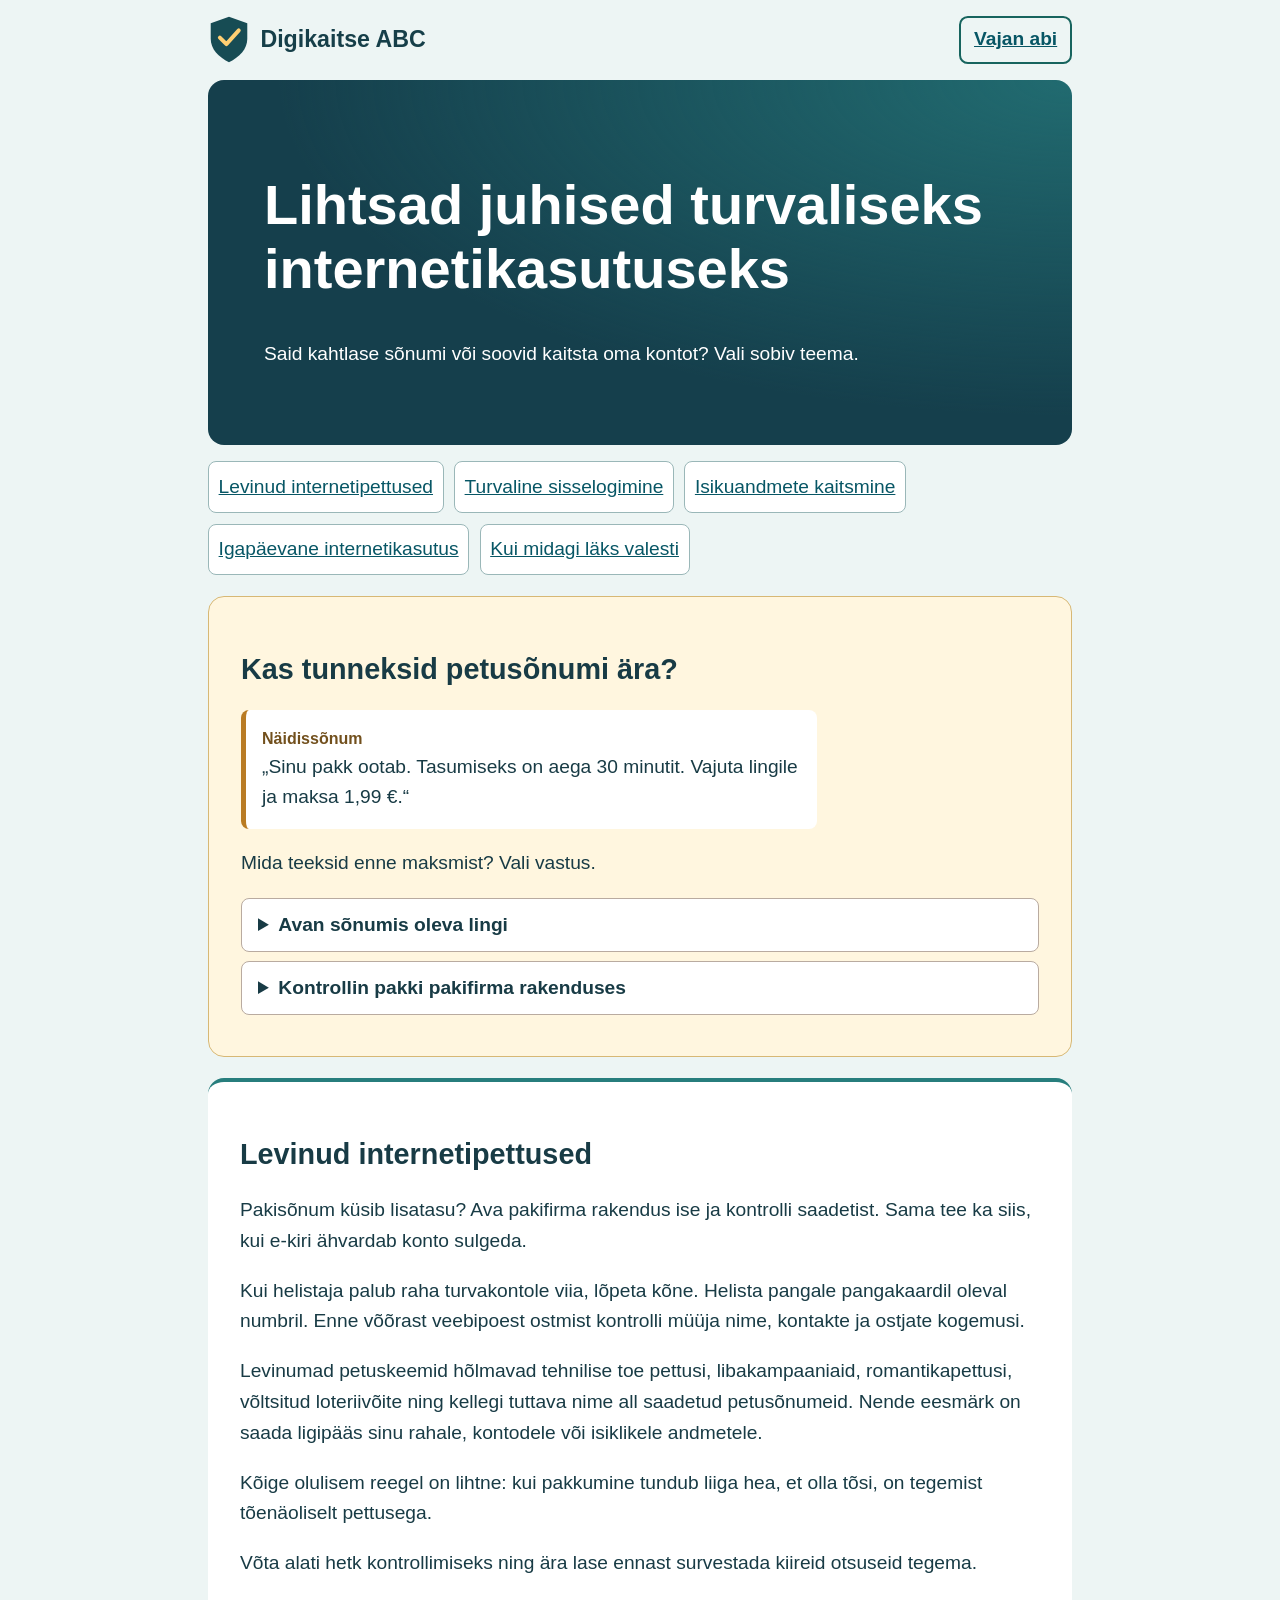
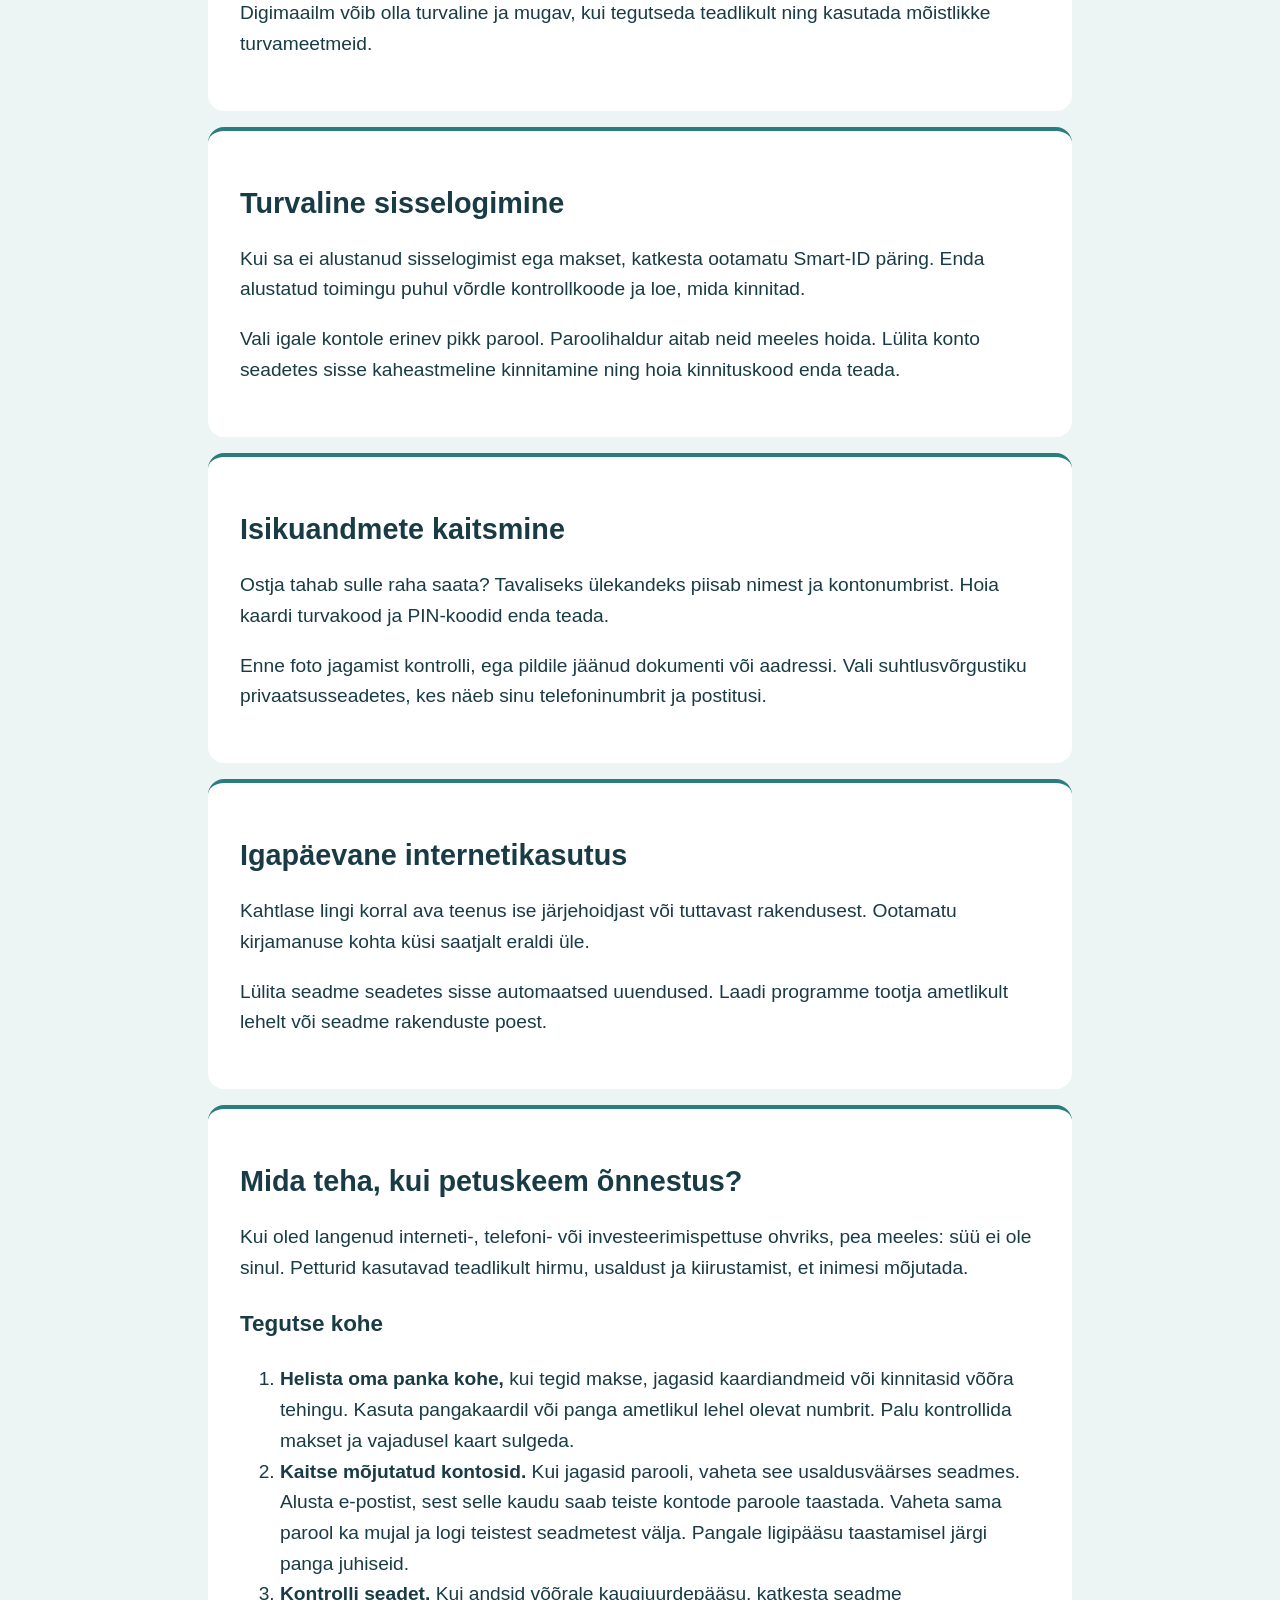
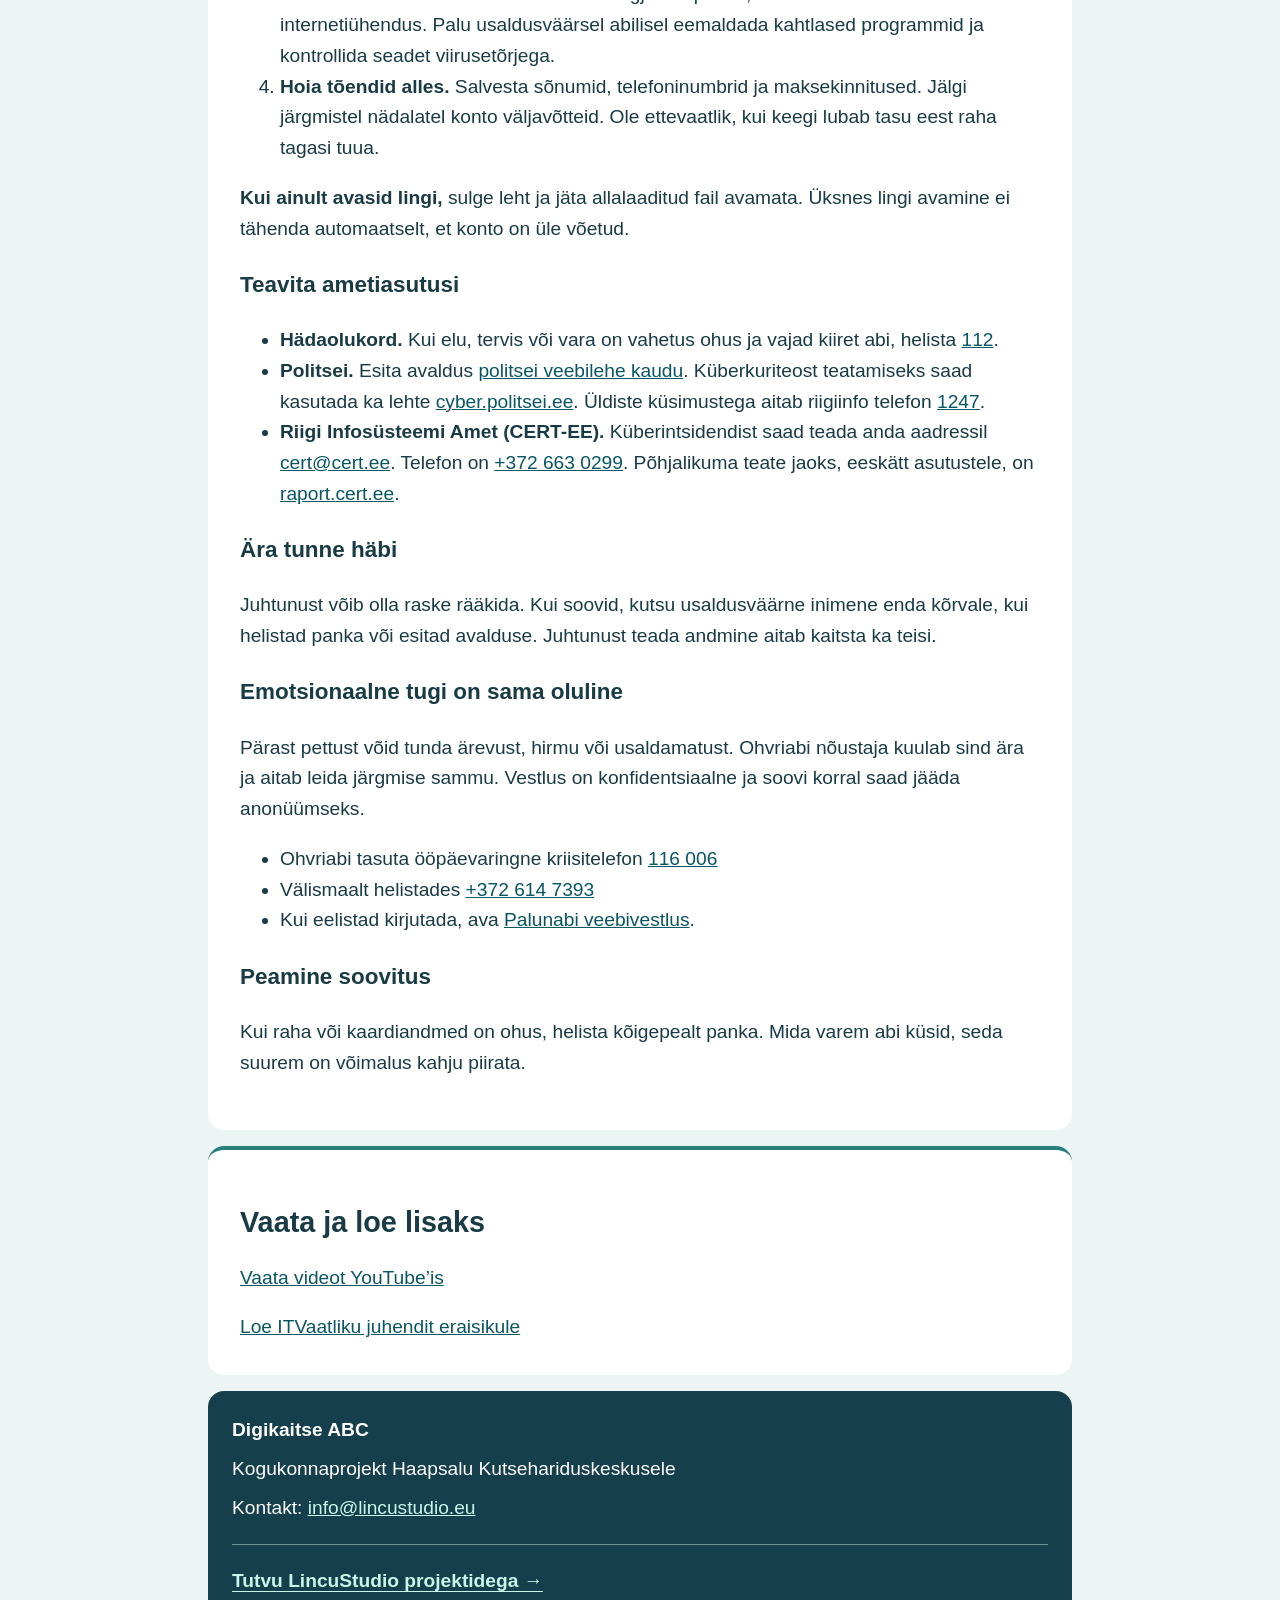
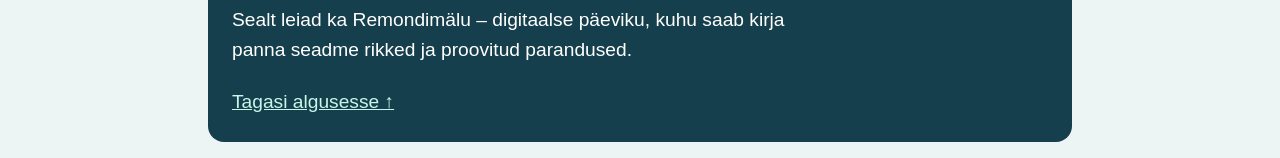
==== index.html @ ef5687b6 "Esimene versioon" ====
<!doctype html><html lang="et"><meta charset="utf-8"><meta name="viewport" content="width=device-width,initial-scale=1"><title>Digikaitse ABC | Lihtsad juhised turvaliseks internetikasutuseks</title>
<meta property="og:type" content="website">
<meta property="og:locale" content="et_EE">
<meta property="og:title" content="Digikaitse ABC – kas tunned petusõnumi ära?">
<meta property="og:description" content="Proovi näidissõnumit ja õpi pettusi ära tundma. Kui oled juba andmeid jaganud või raha saatnud, leiad siit juhised.">
<meta property="og:image" content="https://turvaradar.netlify.app/digikaitse-abc.png">
<meta property="og:image:width" content="1200">
<meta property="og:image:height" content="630">
<meta property="og:image:alt" content="Digikaitse ABC. Kas tunned petusõnumi ära? Lincustudio.eu">
<meta name="twitter:card" content="summary_large_image"><style>*{box-sizing:border-box}body{background:#edf5f4;color:#183b45;font:1.2rem/1.6 Arial,sans-serif;margin:auto;width:min(92%,54rem)}header{display:flex;justify-content:space-between;padding:1rem 0}a{color:#075665}a:focus-visible{outline:4px solid #cf6200}.hero{background:#153f4c;color:white;padding:clamp(1.3rem,5vw,3.5rem);border-radius:1rem}h1,h2{line-height:1.15}h1{font-size:clamp(2rem,5vw,3.5rem)}nav{display:flex;flex-wrap:wrap;gap:.65rem;margin:1rem 0}nav a{background:white;padding:.6rem;border:1px solid #9ab7b8;border-radius:.5rem}section,aside{background:white;padding:clamp(1rem,4vw,2rem);border-radius:1rem;border-top:4px solid #277e7d;margin:1rem 0}footer{padding:1rem}header{align-items:center;gap:.7rem}.brand{display:inline-flex;align-items:center;gap:.65rem;font-size:1.45rem;font-weight:750;text-decoration:none;color:#163f49}.radar{width:2.35rem;height:2.35rem;border-radius:50%;border:2px solid #227b74;background:radial-gradient(circle at 64% 31%,#fdc674 0 8%,transparent 9%),repeating-radial-gradient(circle,#174854 0 5px,#64a99e 6px 7px)}.help{font-weight:bold;border:2px solid #17645e;padding:.4rem .8rem;border-radius:.55rem}.hero{background:radial-gradient(ellipse at top right,#216b70,transparent 65%),#153f4c}.practice{background:#fff6df;border:1px solid #d7b875;border-radius:1rem;padding:clamp(1rem,4vw,2rem);margin:1.3rem 0}.bubble{background:white;border-left:5px solid #b97b23;padding:1rem;border-radius:.5rem;max-width:36rem}.bubble small{display:block;font-weight:bold;color:#72501d}.practice details{background:#fff;border:1px solid #b9aba0;border-radius:.5rem;margin:.6rem 0;padding:.65rem 1rem}.practice summary{cursor:pointer;font-weight:bold}.practice summary:focus-visible{outline:3px solid #ae5600}footer{background:#153f4c;color:white;padding:1.5rem;border-radius:1rem;margin:1rem 0}footer a{color:#c7f7e8}footer p{margin:.5rem 0}
.studio-note{border-top:1px solid #709496;margin:1.3rem 0;padding-top:.8rem}.studio-note a{font-weight:700;text-underline-offset:.2em}.studio-note p{max-width:55ch}</style><header id="algus"><a class="brand" href="#algus"><svg xmlns="http://www.w3.org/2000/svg" viewBox="0 0 64 72" width="42" height="47" aria-hidden="true"><path fill="#174c54" d="M32 1 60 11v24c0 16-12 28-28 36C16 63 4 51 4 35V11Z"/><path fill="none" stroke="#ffcf72" stroke-width="6" stroke-linecap="round" stroke-linejoin="round" d="m18 33 10 10 19-21"/></svg>Digikaitse ABC</a><a class="help" href="#abi">Vajan abi</a></header><main><div class="hero"><h1>Lihtsad juhised turvaliseks internetikasutuseks</h1><p>Said kahtlase sõnumi või soovid kaitsta oma kontot? Vali sobiv teema.</p></div><nav aria-label="Teemad"><a href="#pettus">Levinud internetipettused</a>
<a href="#konto">Turvaline sisselogimine</a>
<a href="#andmed">Isikuandmete kaitsmine</a>
<a href="#igapaev">Igapäevane internetikasutus</a>
<a href="#abi">Kui midagi läks valesti</a></nav><article class="practice"><div class="exercise"><h2>Kas tunneksid petusõnumi ära?</h2><p class="bubble"><small>Näidissõnum</small>„Sinu pakk ootab. Tasumiseks on aega 30 minutit. Vajuta lingile ja maksa 1,99 €.“</p><p>Mida teeksid enne maksmist? Vali vastus.</p><details><summary>Avan sõnumis oleva lingi</summary><p>Peatu korraks. Väike summa ja lühike tähtaeg võivad panna sind kiirustama. Ava pakifirma rakendus ise ja kontrolli saadetist seal.</p></details><details><summary>Kontrollin pakki pakifirma rakenduses</summary><p>Hea valik. Nii saad saadetist kontrollida ka siis, kui sõnumi saatja esineb võõra nime all.</p></details></div></article><section id="pettus"><h2>Levinud internetipettused</h2><p>Pakisõnum küsib lisatasu? Ava pakifirma rakendus ise ja kontrolli saadetist. Sama tee ka siis, kui e-kiri ähvardab konto sulgeda.</p>
<p>Kui helistaja palub raha turvakontole viia, lõpeta kõne. Helista pangale pangakaardil oleval numbril. Enne võõrast veebipoest ostmist kontrolli müüja nime, kontakte ja ostjate kogemusi.</p>
<p>
Levinumad petuskeemid hõlmavad tehnilise toe pettusi, libakampaaniaid, romantikapettusi, võltsitud loteriivõite ning kellegi tuttava nime all saadetud petusõnumeid. Nende eesmärk on saada ligipääs sinu rahale, kontodele või isiklikele andmetele.
<p>Kõige olulisem reegel on lihtne: kui pakkumine tundub liiga hea, et olla tõsi, on tegemist tõenäoliselt pettusega.</p>
<p>Võta alati hetk kontrollimiseks ning ära lase ennast survestada kiireid otsuseid tegema.</p>
<p>Digimaailm võib olla turvaline ja mugav, kui tegutseda teadlikult ning kasutada mõistlikke turvameetmeid.</p>
</p></section>
<section id="konto"><h2>Turvaline sisselogimine</h2><p>Kui sa ei alustanud sisselogimist ega makset, katkesta ootamatu Smart-ID päring. Enda alustatud toimingu puhul võrdle kontrollkoode ja loe, mida kinnitad.</p>
<p>Vali igale kontole erinev pikk parool. Paroolihaldur aitab neid meeles hoida. Lülita konto seadetes sisse kaheastmeline kinnitamine ning hoia kinnituskood enda teada.</p></section>
<section id="andmed"><h2>Isikuandmete kaitsmine</h2><p>Ostja tahab sulle raha saata? Tavaliseks ülekandeks piisab nimest ja kontonumbrist. Hoia kaardi turvakood ja PIN-koodid enda teada.</p>
<p>Enne foto jagamist kontrolli, ega pildile jäänud dokumenti või aadressi. Vali suhtlusvõrgustiku privaatsusseadetes, kes näeb sinu telefoninumbrit ja postitusi.</p></section>
<section id="igapaev"><h2>Igapäevane internetikasutus</h2><p>Kahtlase lingi korral ava teenus ise järjehoidjast või tuttavast rakendusest. Ootamatu kirjamanuse kohta küsi saatjalt eraldi üle.</p>
<p>Lülita seadme seadetes sisse automaatsed uuendused. Laadi programme tootja ametlikult lehelt või seadme rakenduste poest.</p></section>
<section id="abi"><h2>Mida teha, kui petuskeem õnnestus?</h2>
<p>Kui oled langenud interneti-, telefoni- või investeerimispettuse ohvriks, pea meeles: süü ei ole sinul. Petturid kasutavad teadlikult hirmu, usaldust ja kiirustamist, et inimesi mõjutada.</p>
<h3>Tegutse kohe</h3><ol>
<li><strong>Helista oma panka kohe,</strong> kui tegid makse, jagasid kaardiandmeid või kinnitasid võõra tehingu. Kasuta pangakaardil või panga ametlikul lehel olevat numbrit. Palu kontrollida makset ja vajadusel kaart sulgeda.</li>
<li><strong>Kaitse mõjutatud kontosid.</strong> Kui jagasid parooli, vaheta see usaldusväärses seadmes. Alusta e-postist, sest selle kaudu saab teiste kontode paroole taastada. Vaheta sama parool ka mujal ja logi teistest seadmetest välja. Pangale ligipääsu taastamisel järgi panga juhiseid.</li>
<li><strong>Kontrolli seadet.</strong> Kui andsid võõrale kaugjuurdepääsu, katkesta seadme internetiühendus. Palu usaldusväärsel abilisel eemaldada kahtlased programmid ja kontrollida seadet viirusetõrjega.</li>
<li><strong>Hoia tõendid alles.</strong> Salvesta sõnumid, telefoninumbrid ja maksekinnitused. Jälgi järgmistel nädalatel konto väljavõtteid. Ole ettevaatlik, kui keegi lubab tasu eest raha tagasi tuua.</li></ol>
<p><strong>Kui ainult avasid lingi,</strong> sulge leht ja jäta allalaaditud fail avamata. Üksnes lingi avamine ei tähenda automaatselt, et konto on üle võetud.</p>
<h3>Teavita ametiasutusi</h3><ul>
<li><strong>Hädaolukord.</strong> Kui elu, tervis või vara on vahetus ohus ja vajad kiiret abi, helista <a href="tel:112">112</a>.</li>
<li><strong>Politsei.</strong> Esita avaldus <a href="https://www.politsei.ee/">politsei veebilehe kaudu</a>. Küberkuriteost teatamiseks saad kasutada ka lehte <a href="https://cyber.politsei.ee/">cyber.politsei.ee</a>. Üldiste küsimustega aitab riigiinfo telefon <a href="tel:1247">1247</a>.</li>
<li><strong>Riigi Infosüsteemi Amet (CERT-EE).</strong> Küberintsidendist saad teada anda aadressil <a href="mailto:cert@cert.ee">cert@cert.ee</a>. Telefon on <a href="tel:+3726630299">+372 663 0299</a>. Põhjalikuma teate jaoks, eeskätt asutustele, on <a href="https://raport.cert.ee/">raport.cert.ee</a>.</li></ul>
<h3>Ära tunne häbi</h3><p>Juhtunust võib olla raske rääkida. Kui soovid, kutsu usaldusväärne inimene enda kõrvale, kui helistad panka või esitad avalduse. Juhtunust teada andmine aitab kaitsta ka teisi.</p>
<h3>Emotsionaalne tugi on sama oluline</h3><p>Pärast pettust võid tunda ärevust, hirmu või usaldamatust. Ohvriabi nõustaja kuulab sind ära ja aitab leida järgmise sammu. Vestlus on konfidentsiaalne ja soovi korral saad jääda anonüümseks.</p>
<ul><li>Ohvriabi tasuta ööpäevaringne kriisitelefon <a href="tel:116006">116 006</a></li><li>Välismaalt helistades <a href="tel:+3726147393">+372 614 7393</a></li><li>Kui eelistad kirjutada, ava <a href="https://www.palunabi.ee/">Palunabi veebivestlus</a>.</li></ul>
<h3>Peamine soovitus</h3><p>Kui raha või kaardiandmed on ohus, helista kõigepealt panka. Mida varem abi küsid, seda suurem on võimalus kahju piirata.</p></section><aside><h2>Vaata ja loe lisaks</h2><p><a href="https://www.youtube.com/watch?v=RJjQanTqWN8&amp;">Vaata videot YouTube’is</a></p><a href="https://www.itvaatlik.ee/eraisikule/">Loe ITVaatliku juhendit eraisikule</a></aside></main><footer><strong>Digikaitse ABC</strong><p>Kogukonnaprojekt Haapsalu Kutsehariduskeskusele</p><p>Kontakt: <a href="mailto:info@lincustudio.eu">info@lincustudio.eu</a></p><div class="studio-note"><p><a href="https://lincustudio.eu/">Tutvu LincuStudio projektidega →</a></p><p>Sealt leiad ka Remondimälu – digitaalse päeviku, kuhu saab kirja panna seadme rikked ja proovitud parandused.</p></div><a href="#algus">Tagasi algusesse ↑</a></footer></html>
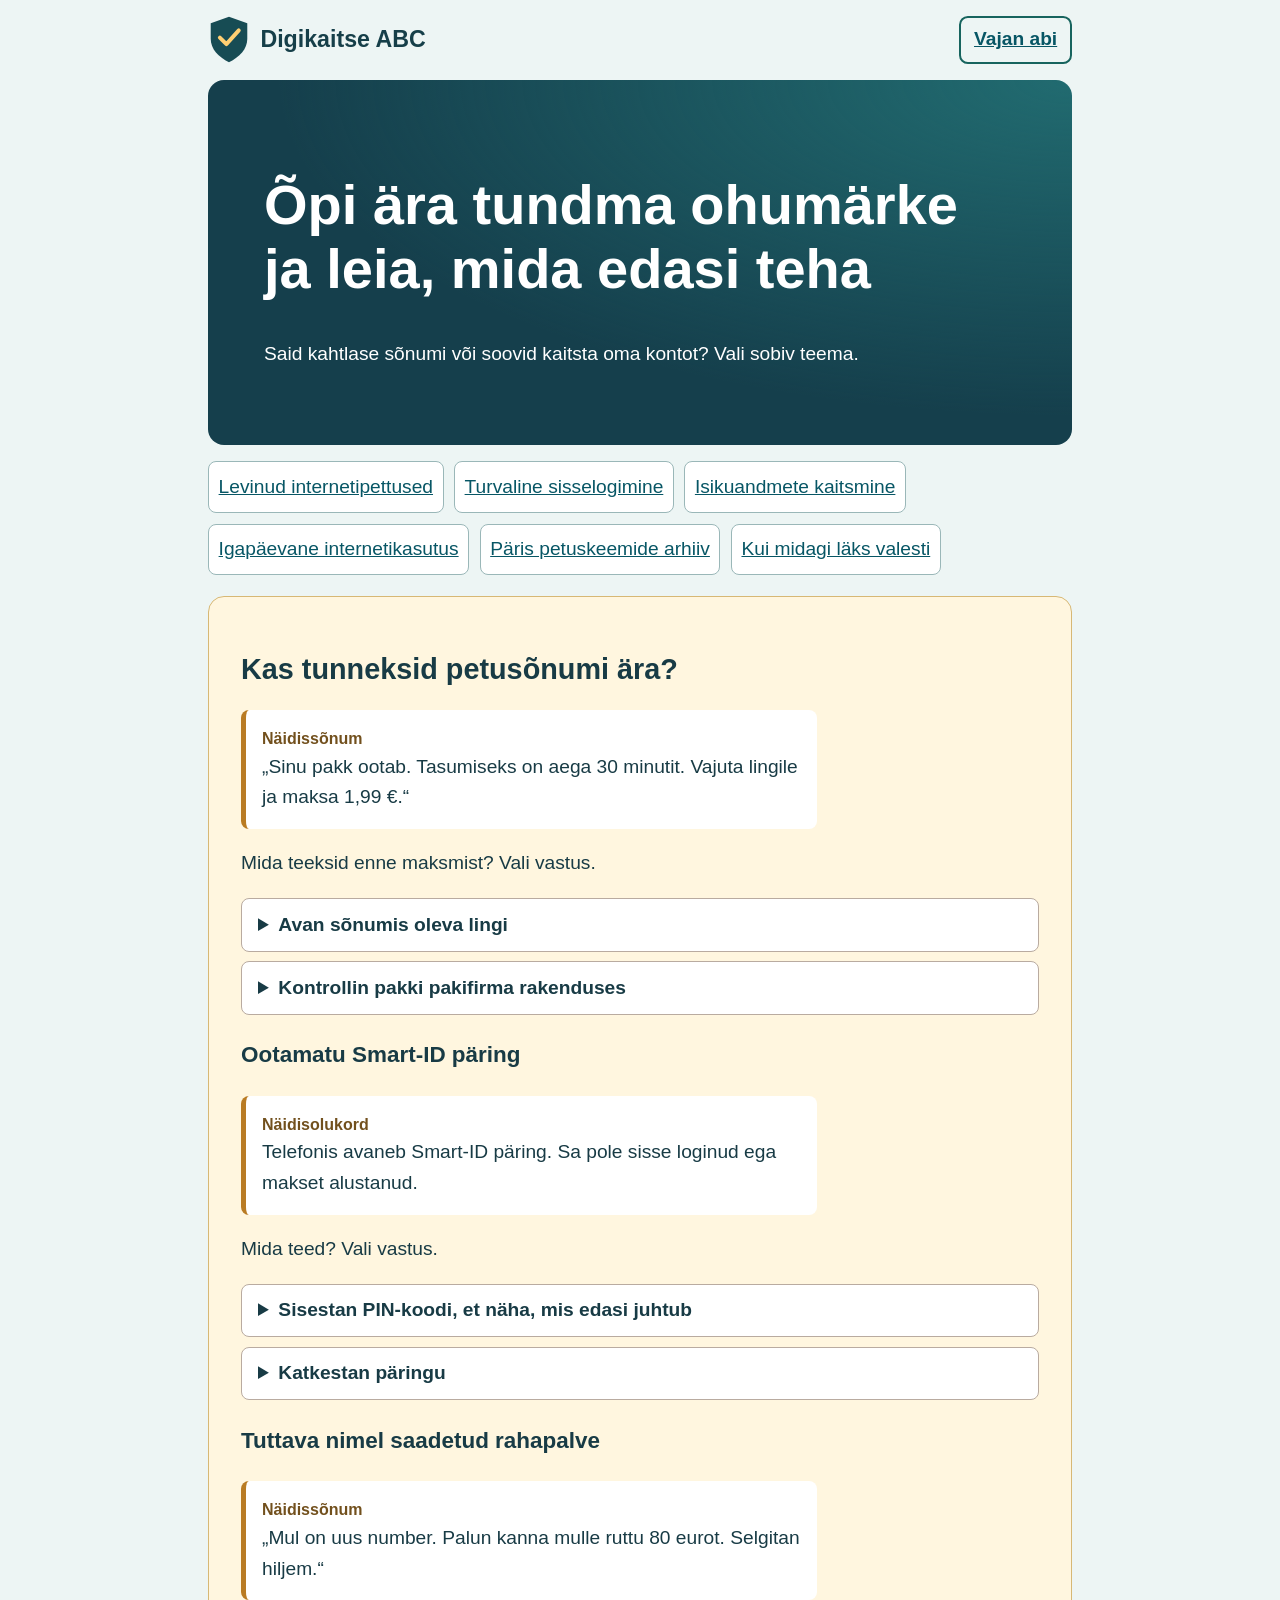
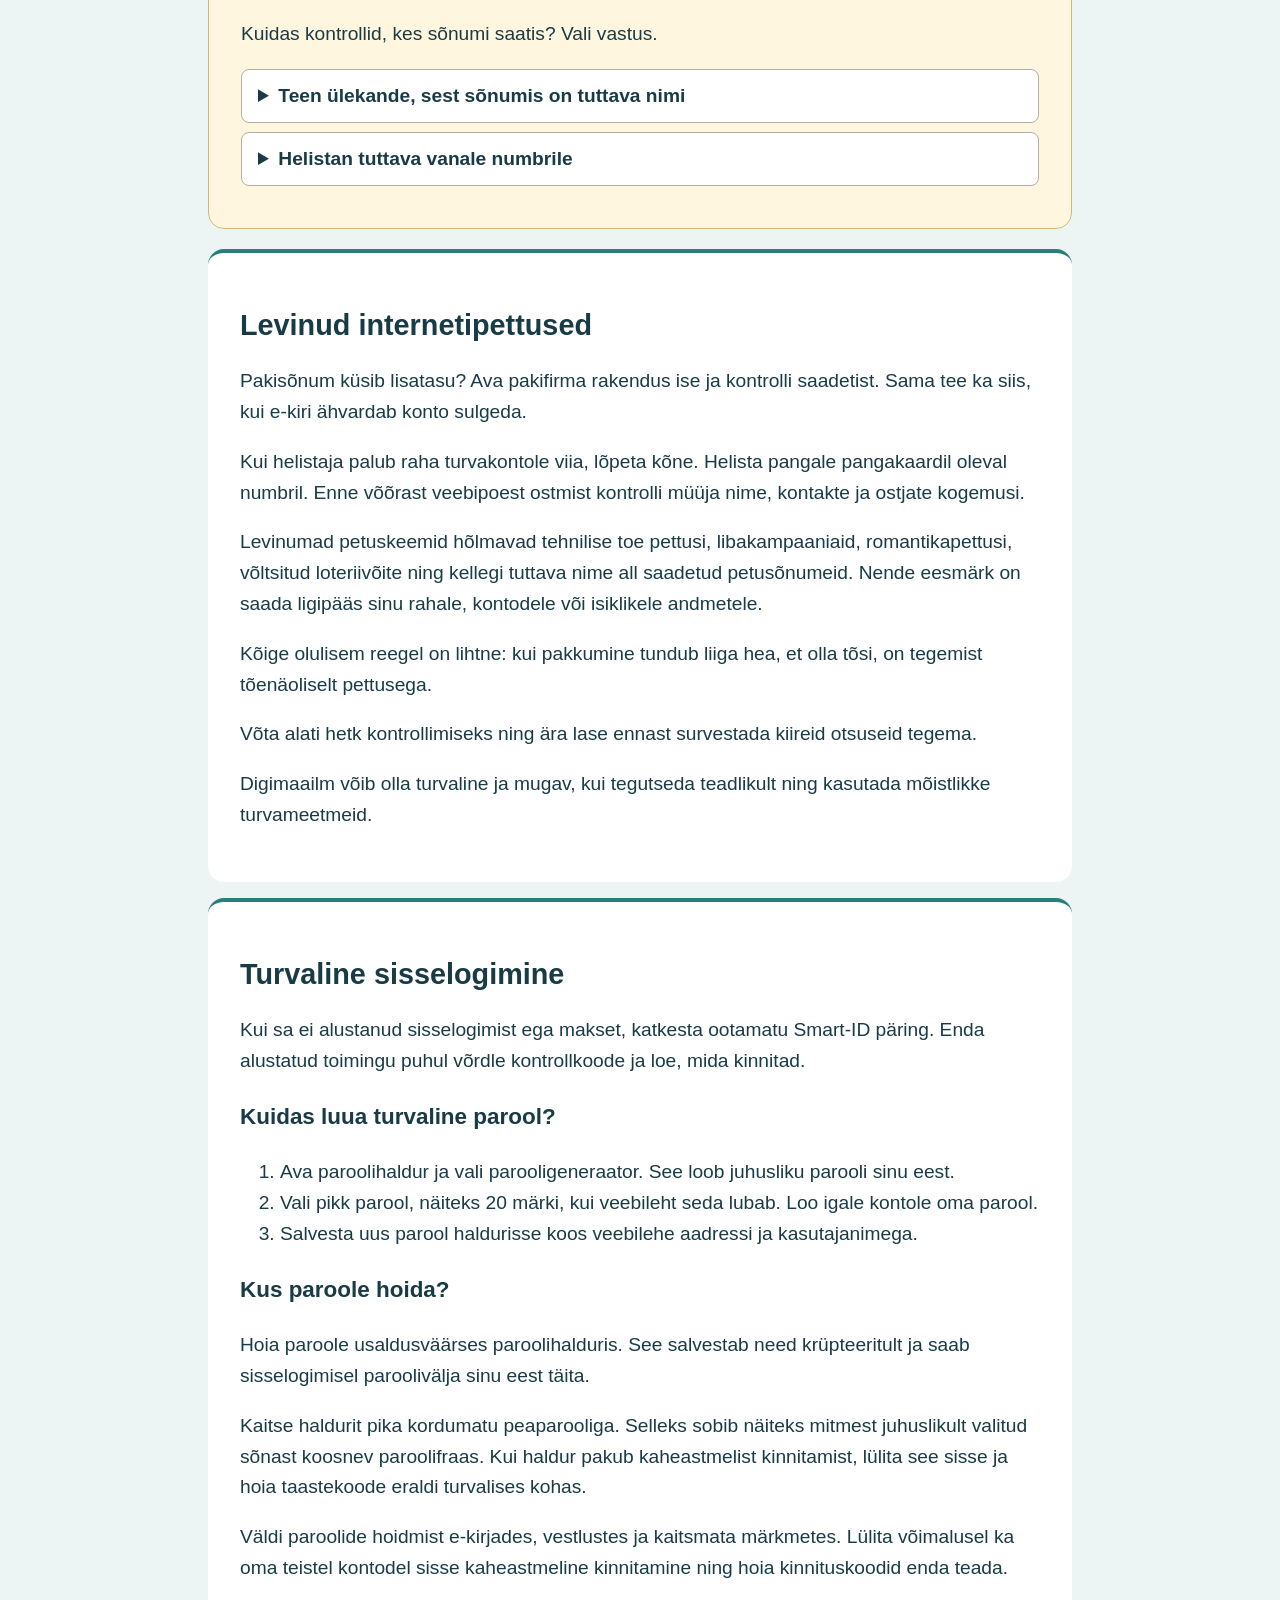
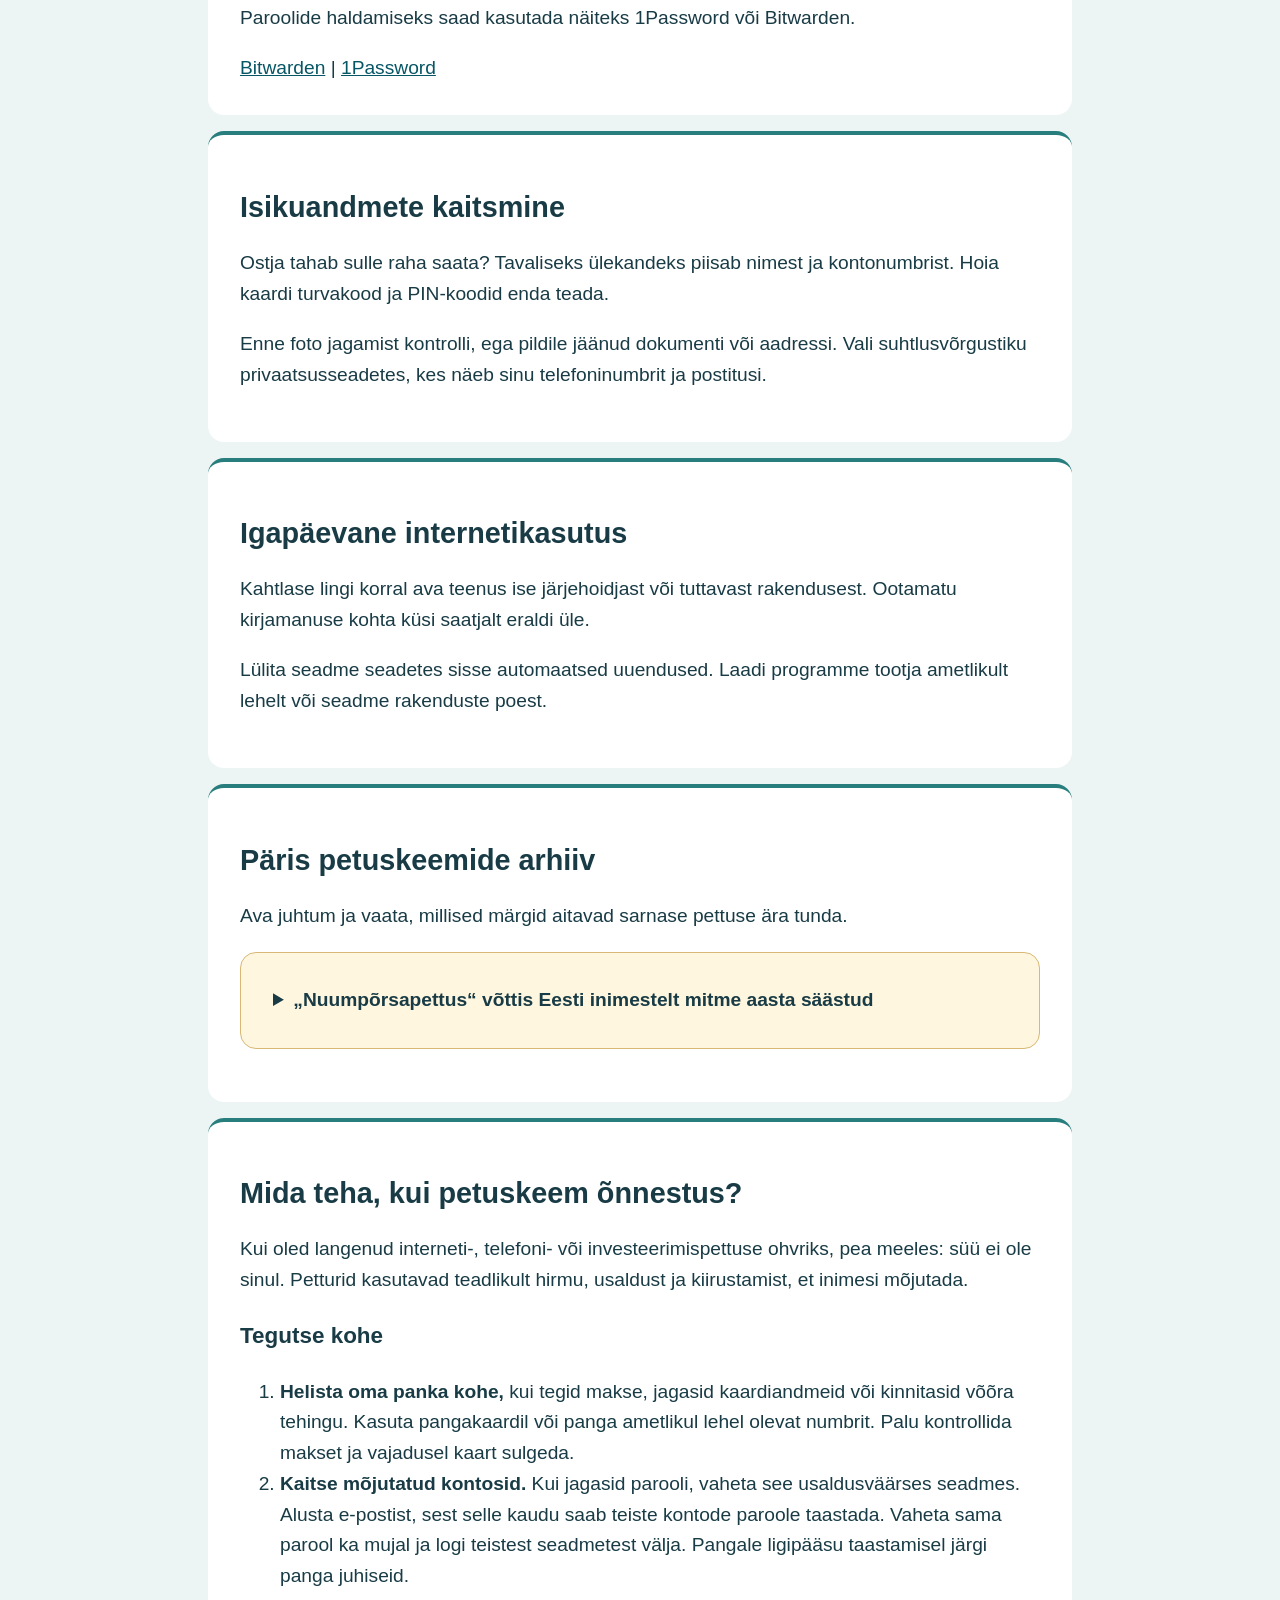
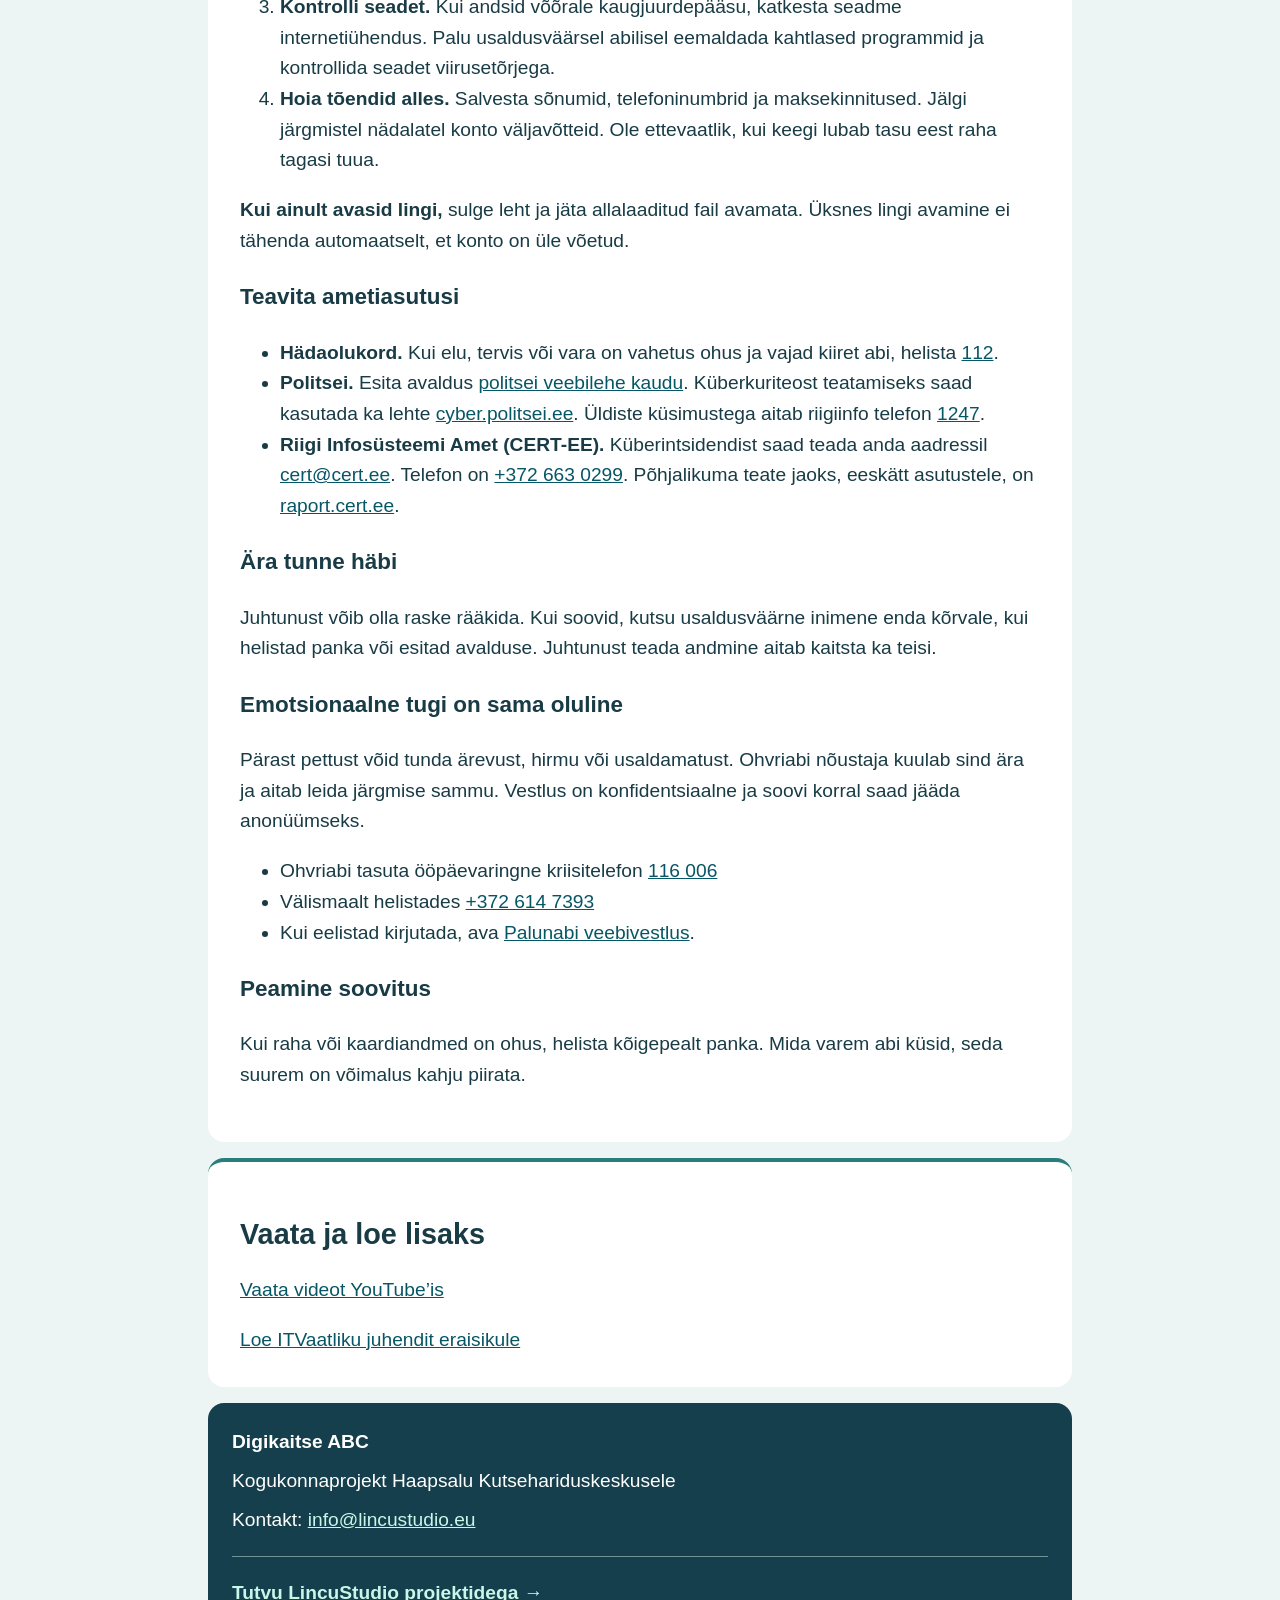
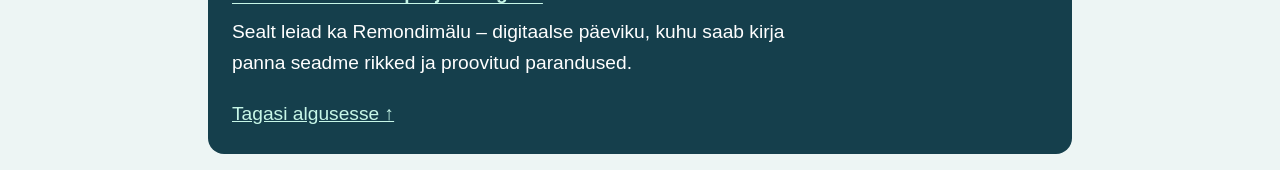
==== commit 75a618ca: "Lisatud uued funktsioonid" ====
--- a/index.html
+++ b/index.html
@@ -1,4 +1,4 @@
-<!doctype html><html lang="et"><meta charset="utf-8"><meta name="viewport" content="width=device-width,initial-scale=1"><title>Digikaitse ABC | Lihtsad juhised turvaliseks internetikasutuseks</title>
+<!doctype html><html lang="et"><meta charset="utf-8"><meta name="viewport" content="width=device-width,initial-scale=1"><title>Digikaitse ABC | Õpi ära tundma ohumärke ja leia, mida edasi teha</title>
 <meta property="og:type" content="website">
 <meta property="og:locale" content="et_EE">
 <meta property="og:title" content="Digikaitse ABC – kas tunned petusõnumi ära?">
@@ -8,11 +8,39 @@
 <meta property="og:image:height" content="630">
 <meta property="og:image:alt" content="Digikaitse ABC. Kas tunned petusõnumi ära? Lincustudio.eu">
 <meta name="twitter:card" content="summary_large_image"><style>*{box-sizing:border-box}body{background:#edf5f4;color:#183b45;font:1.2rem/1.6 Arial,sans-serif;margin:auto;width:min(92%,54rem)}header{display:flex;justify-content:space-between;padding:1rem 0}a{color:#075665}a:focus-visible{outline:4px solid #cf6200}.hero{background:#153f4c;color:white;padding:clamp(1.3rem,5vw,3.5rem);border-radius:1rem}h1,h2{line-height:1.15}h1{font-size:clamp(2rem,5vw,3.5rem)}nav{display:flex;flex-wrap:wrap;gap:.65rem;margin:1rem 0}nav a{background:white;padding:.6rem;border:1px solid #9ab7b8;border-radius:.5rem}section,aside{background:white;padding:clamp(1rem,4vw,2rem);border-radius:1rem;border-top:4px solid #277e7d;margin:1rem 0}footer{padding:1rem}header{align-items:center;gap:.7rem}.brand{display:inline-flex;align-items:center;gap:.65rem;font-size:1.45rem;font-weight:750;text-decoration:none;color:#163f49}.radar{width:2.35rem;height:2.35rem;border-radius:50%;border:2px solid #227b74;background:radial-gradient(circle at 64% 31%,#fdc674 0 8%,transparent 9%),repeating-radial-gradient(circle,#174854 0 5px,#64a99e 6px 7px)}.help{font-weight:bold;border:2px solid #17645e;padding:.4rem .8rem;border-radius:.55rem}.hero{background:radial-gradient(ellipse at top right,#216b70,transparent 65%),#153f4c}.practice{background:#fff6df;border:1px solid #d7b875;border-radius:1rem;padding:clamp(1rem,4vw,2rem);margin:1.3rem 0}.bubble{background:white;border-left:5px solid #b97b23;padding:1rem;border-radius:.5rem;max-width:36rem}.bubble small{display:block;font-weight:bold;color:#72501d}.practice details{background:#fff;border:1px solid #b9aba0;border-radius:.5rem;margin:.6rem 0;padding:.65rem 1rem}.practice summary{cursor:pointer;font-weight:bold}.practice summary:focus-visible{outline:3px solid #ae5600}footer{background:#153f4c;color:white;padding:1.5rem;border-radius:1rem;margin:1rem 0}footer a{color:#c7f7e8}footer p{margin:.5rem 0}
-.studio-note{border-top:1px solid #709496;margin:1.3rem 0;padding-top:.8rem}.studio-note a{font-weight:700;text-underline-offset:.2em}.studio-note p{max-width:55ch}</style><header id="algus"><a class="brand" href="#algus"><svg xmlns="http://www.w3.org/2000/svg" viewBox="0 0 64 72" width="42" height="47" aria-hidden="true"><path fill="#174c54" d="M32 1 60 11v24c0 16-12 28-28 36C16 63 4 51 4 35V11Z"/><path fill="none" stroke="#ffcf72" stroke-width="6" stroke-linecap="round" stroke-linejoin="round" d="m18 33 10 10 19-21"/></svg>Digikaitse ABC</a><a class="help" href="#abi">Vajan abi</a></header><main><div class="hero"><h1>Lihtsad juhised turvaliseks internetikasutuseks</h1><p>Said kahtlase sõnumi või soovid kaitsta oma kontot? Vali sobiv teema.</p></div><nav aria-label="Teemad"><a href="#pettus">Levinud internetipettused</a>
+.studio-note{border-top:1px solid #709496;margin:1.3rem 0;padding-top:.8rem}.studio-note a{font-weight:700;text-underline-offset:.2em}.studio-note p{max-width:55ch}</style><header id="algus"><a class="brand" href="#algus"><svg xmlns="http://www.w3.org/2000/svg" viewBox="0 0 64 72" width="42" height="47" aria-hidden="true"><path fill="#174c54" d="M32 1 60 11v24c0 16-12 28-28 36C16 63 4 51 4 35V11Z"/><path fill="none" stroke="#ffcf72" stroke-width="6" stroke-linecap="round" stroke-linejoin="round" d="m18 33 10 10 19-21"/></svg>Digikaitse ABC</a><a class="help" href="#abi">Vajan abi</a></header><main><div class="hero"><h1>Õpi ära tundma ohumärke ja leia, mida edasi teha</h1><p>Said kahtlase sõnumi või soovid kaitsta oma kontot? Vali sobiv teema.</p></div><nav aria-label="Teemad"><a href="#pettus">Levinud internetipettused</a>
 <a href="#konto">Turvaline sisselogimine</a>
 <a href="#andmed">Isikuandmete kaitsmine</a>
 <a href="#igapaev">Igapäevane internetikasutus</a>
-<a href="#abi">Kui midagi läks valesti</a></nav><article class="practice"><div class="exercise"><h2>Kas tunneksid petusõnumi ära?</h2><p class="bubble"><small>Näidissõnum</small>„Sinu pakk ootab. Tasumiseks on aega 30 minutit. Vajuta lingile ja maksa 1,99 €.“</p><p>Mida teeksid enne maksmist? Vali vastus.</p><details><summary>Avan sõnumis oleva lingi</summary><p>Peatu korraks. Väike summa ja lühike tähtaeg võivad panna sind kiirustama. Ava pakifirma rakendus ise ja kontrolli saadetist seal.</p></details><details><summary>Kontrollin pakki pakifirma rakenduses</summary><p>Hea valik. Nii saad saadetist kontrollida ka siis, kui sõnumi saatja esineb võõra nime all.</p></details></div></article><section id="pettus"><h2>Levinud internetipettused</h2><p>Pakisõnum küsib lisatasu? Ava pakifirma rakendus ise ja kontrolli saadetist. Sama tee ka siis, kui e-kiri ähvardab konto sulgeda.</p>
+<a href="#petuskeemide-arhiiv">Päris petuskeemide arhiiv</a>
+<a href="#abi">Kui midagi läks valesti</a></nav><article class="practice"><div class="exercise"><h2>Kas tunneksid petusõnumi ära?</h2><p class="bubble"><small>Näidissõnum</small>„Sinu pakk ootab. Tasumiseks on aega 30 minutit. Vajuta lingile ja maksa 1,99 €.“</p><p>Mida teeksid enne maksmist? Vali vastus.</p><details><summary>Avan sõnumis oleva lingi</summary><p>Peatu korraks. Väike summa ja lühike tähtaeg võivad panna sind kiirustama. Ava pakifirma rakendus ise ja kontrolli saadetist seal.</p></details><details><summary>Kontrollin pakki pakifirma rakenduses</summary><p>Hea valik. Nii saad saadetist kontrollida ka siis, kui sõnumi saatja esineb võõra nime all.</p></details></div>
+  <div class="exercise">
+    <h3>Ootamatu Smart-ID päring</h3>
+    <p class="bubble"><small>Näidisolukord</small>Telefonis avaneb Smart-ID päring. Sa pole sisse loginud ega makset alustanud.</p>
+    <p>Mida teed? Vali vastus.</p>
+    <details>
+      <summary>Sisestan PIN-koodi, et näha, mis edasi juhtub</summary>
+      <p>PIN-koodi sisestamine võib kinnitada kellegi teise algatatud toimingu. Katkesta ootamatu päring.</p>
+    </details>
+    <details>
+      <summary>Katkestan päringu</summary>
+      <p>Hea valik. Sa ei alustanud toimingut, seega pole sul midagi kinnitada.</p>
+    </details>
+  </div>
+  <div class="exercise">
+    <h3>Tuttava nimel saadetud rahapalve</h3>
+    <p class="bubble"><small>Näidissõnum</small>„Mul on uus number. Palun kanna mulle ruttu 80 eurot. Selgitan hiljem.“</p>
+    <p>Kuidas kontrollid, kes sõnumi saatis? Vali vastus.</p>
+    <details>
+      <summary>Teen ülekande, sest sõnumis on tuttava nimi</summary>
+      <p>Peatu korraks. Tuttava nime võib kasutada igaüks. Uus number ja kiire rahapalve on põhjus võtta tuttavaga ühendust kanali kaudu, mida oled temaga varem kasutanud.</p>
+    </details>
+    <details>
+      <summary>Helistan tuttava vanale numbrile</summary>
+      <p>Hea valik. Kui sealt vastust ei saa, proovi mõnda teist tuttavat suhtluskanalit. Oota ülekandega, kuni oled palve tuttavalt endalt üle küsinud.</p>
+    </details>
+  </div>
+</article><section id="pettus"><h2>Levinud internetipettused</h2><p>Pakisõnum küsib lisatasu? Ava pakifirma rakendus ise ja kontrolli saadetist. Sama tee ka siis, kui e-kiri ähvardab konto sulgeda.</p>
 <p>Kui helistaja palub raha turvakontole viia, lõpeta kõne. Helista pangale pangakaardil oleval numbril. Enne võõrast veebipoest ostmist kontrolli müüja nime, kontakte ja ostjate kogemusi.</p>
 <p>
 Levinumad petuskeemid hõlmavad tehnilise toe pettusi, libakampaaniaid, romantikapettusi, võltsitud loteriivõite ning kellegi tuttava nime all saadetud petusõnumeid. Nende eesmärk on saada ligipääs sinu rahale, kontodele või isiklikele andmetele.
@@ -21,11 +49,52 @@
 <p>Digimaailm võib olla turvaline ja mugav, kui tegutseda teadlikult ning kasutada mõistlikke turvameetmeid.</p>
 </p></section>
 <section id="konto"><h2>Turvaline sisselogimine</h2><p>Kui sa ei alustanud sisselogimist ega makset, katkesta ootamatu Smart-ID päring. Enda alustatud toimingu puhul võrdle kontrollkoode ja loe, mida kinnitad.</p>
-<p>Vali igale kontole erinev pikk parool. Paroolihaldur aitab neid meeles hoida. Lülita konto seadetes sisse kaheastmeline kinnitamine ning hoia kinnituskood enda teada.</p></section>
+<h3>Kuidas luua turvaline parool?</h3>
+<ol>
+  <li>Ava paroolihaldur ja vali parooligeneraator. See loob juhusliku parooli sinu eest.</li>
+  <li>Vali pikk parool, näiteks 20 märki, kui veebileht seda lubab. Loo igale kontole oma parool.</li>
+  <li>Salvesta uus parool haldurisse koos veebilehe aadressi ja kasutajanimega.</li>
+</ol>
+<h3>Kus paroole hoida?</h3>
+<p>Hoia paroole usaldusväärses paroolihalduris. See salvestab need krüpteeritult ja saab sisselogimisel paroolivälja sinu eest täita.</p>
+<p>Kaitse haldurit pika kordumatu peaparooliga. Selleks sobib näiteks mitmest juhuslikult valitud sõnast koosnev paroolifraas. Kui haldur pakub kaheastmelist kinnitamist, lülita see sisse ja hoia taastekoode eraldi turvalises kohas.</p>
+<p>Väldi paroolide hoidmist e-kirjades, vestlustes ja kaitsmata märkmetes. Lülita võimalusel ka oma teistel kontodel sisse kaheastmeline kinnitamine ning hoia kinnituskoodid enda teada.</p>
+<p>Paroolide haldamiseks saad kasutada näiteks 1Password või Bitwarden.</p>
+<a href="https://bitwarden.com/" target="_blank" rel="noopener noreferrer">Bitwarden</a> | <a href="https://1password.com/" target="_blank" rel="noopener noreferrer">1Password</a></section>
 <section id="andmed"><h2>Isikuandmete kaitsmine</h2><p>Ostja tahab sulle raha saata? Tavaliseks ülekandeks piisab nimest ja kontonumbrist. Hoia kaardi turvakood ja PIN-koodid enda teada.</p>
 <p>Enne foto jagamist kontrolli, ega pildile jäänud dokumenti või aadressi. Vali suhtlusvõrgustiku privaatsusseadetes, kes näeb sinu telefoninumbrit ja postitusi.</p></section>
 <section id="igapaev"><h2>Igapäevane internetikasutus</h2><p>Kahtlase lingi korral ava teenus ise järjehoidjast või tuttavast rakendusest. Ootamatu kirjamanuse kohta küsi saatjalt eraldi üle.</p>
 <p>Lülita seadme seadetes sisse automaatsed uuendused. Laadi programme tootja ametlikult lehelt või seadme rakenduste poest.</p></section>
+<section id="petuskeemide-arhiiv" aria-labelledby="arhiivi-pealkiri">
+  <h2 id="arhiivi-pealkiri">Päris petuskeemide arhiiv</h2>
+  <p>Ava juhtum ja vaata, millised märgid aitavad sarnase pettuse ära tunda.</p>
+  <details class="practice">
+    <summary>„Nuumpõrsapettus“ võttis Eesti inimestelt mitme aasta säästud</summary>
+    <p>Investeerimispettus · Eesti · <time datetime="2024-10-16">16. oktoober 2024</time></p>
+    <details>
+      <summary>Mis juhtus?</summary>
+      <p>ERR-i „Pealtnägija“ rääkis kolme investeerimispettuse ohvriga. Harjumaa ehitusspetsialist ja Lõuna-Eesti väikeettevõtja kaotasid mitme aasta jooksul kogutud säästud. Petturid näitasid veebis väljamõeldud kasumit. Kui kannatanud soovisid raha tagasi, hakati väljamakseid edasi lükkama.</p>
+    </details>
+    <details>
+      <summary>Kuidas ohver lõksu langes?</summary>
+      <p>Selles skeemis, mida tuntakse ka ingliskeelse nimega <i lang="en">pig butchering</i>, võidavad petturid esmalt inimese usalduse. Võltsplatvormil näidatud kasum jätab mulje, et investeering töötab, ja julgustab järjest suuremaid summasid lisama. Ühele „Pealtnägija“ loo kannatanule pakuti väljamakse asemel uut, väidetavalt palju tulusamat tehingut.</p>
+    </details>
+    <details>
+      <summary>Millised olid ohumärgid?</summary>
+      <ul>
+        <li>Lubati väga suurt ja kiiret kasumit, vahel väidetava siseinfo põhjal.</li>
+        <li>Kasum paistis üksnes pakkuja enda platvormil.</li>
+        <li>Raha tagasiküsimisel toodi ettekäändeid ja meelitati uuesti investeerima. Sarnastes skeemides võidakse väljamakse eest nõuda ka ootamatut tasu.</li>
+      </ul>
+    </details>
+    <details>
+      <summary>Kuidas oleks saanud pettust vältida?</summary>
+      <p>Enne ülekannet uuri teenusepakkuja tausta sõltumatust allikast. Võta otsustamiseks aega ja pea nõu inimesega, keda usaldad. Kui väljamakseks küsitakse ootamatut lisatasu, peata maksed ja küsi oma pangalt nõu.</p>
+      <p><a href="#abi">Vaata, mida teha, kui oled juba raha saatnud.</a></p>
+    </details>
+    <p><a href="https://www.err.ee/1609492550/pealtnagija-kolm-investeerimispettuse-ohvrit-raagivad-oma-loo">Loe juhtumit ERR-i „Pealtnägijas“</a></p>
+  </details>
+</section>
 <section id="abi"><h2>Mida teha, kui petuskeem õnnestus?</h2>
 <p>Kui oled langenud interneti-, telefoni- või investeerimispettuse ohvriks, pea meeles: süü ei ole sinul. Petturid kasutavad teadlikult hirmu, usaldust ja kiirustamist, et inimesi mõjutada.</p>
 <h3>Tegutse kohe</h3><ol>
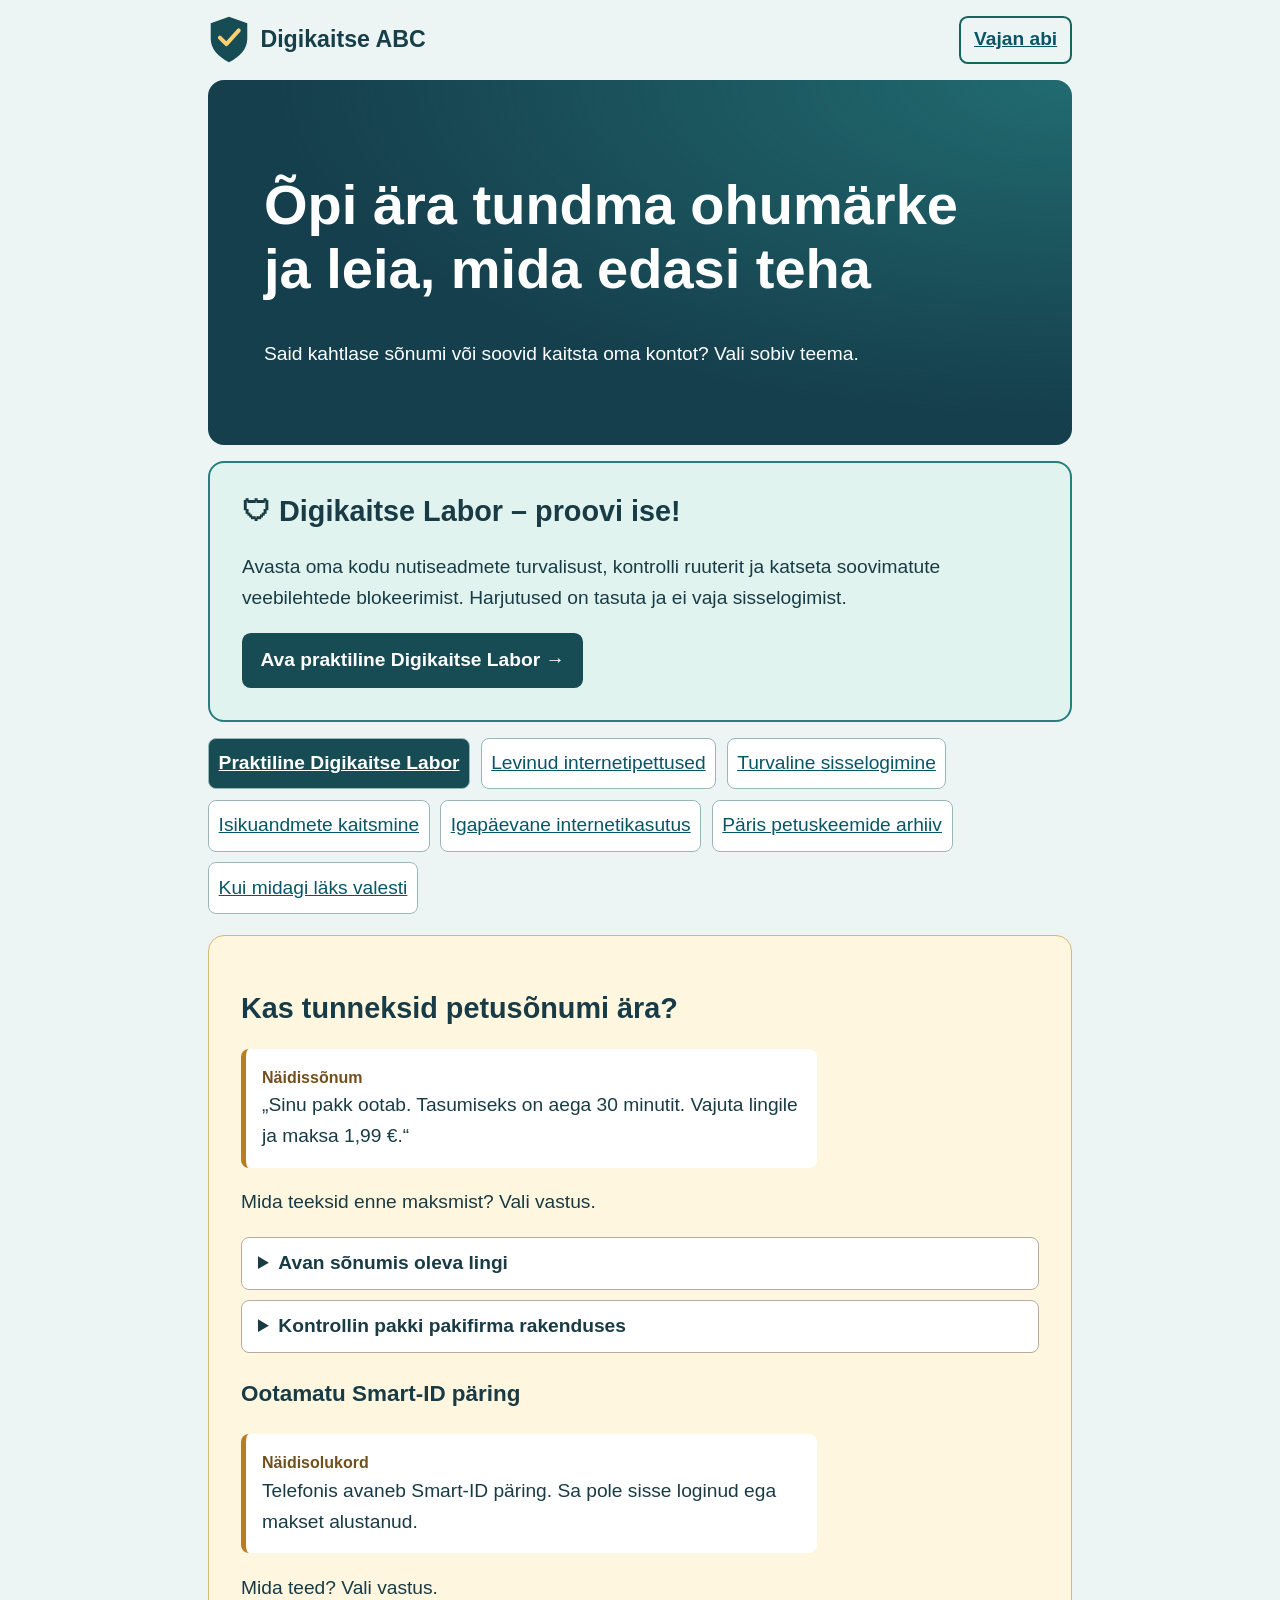
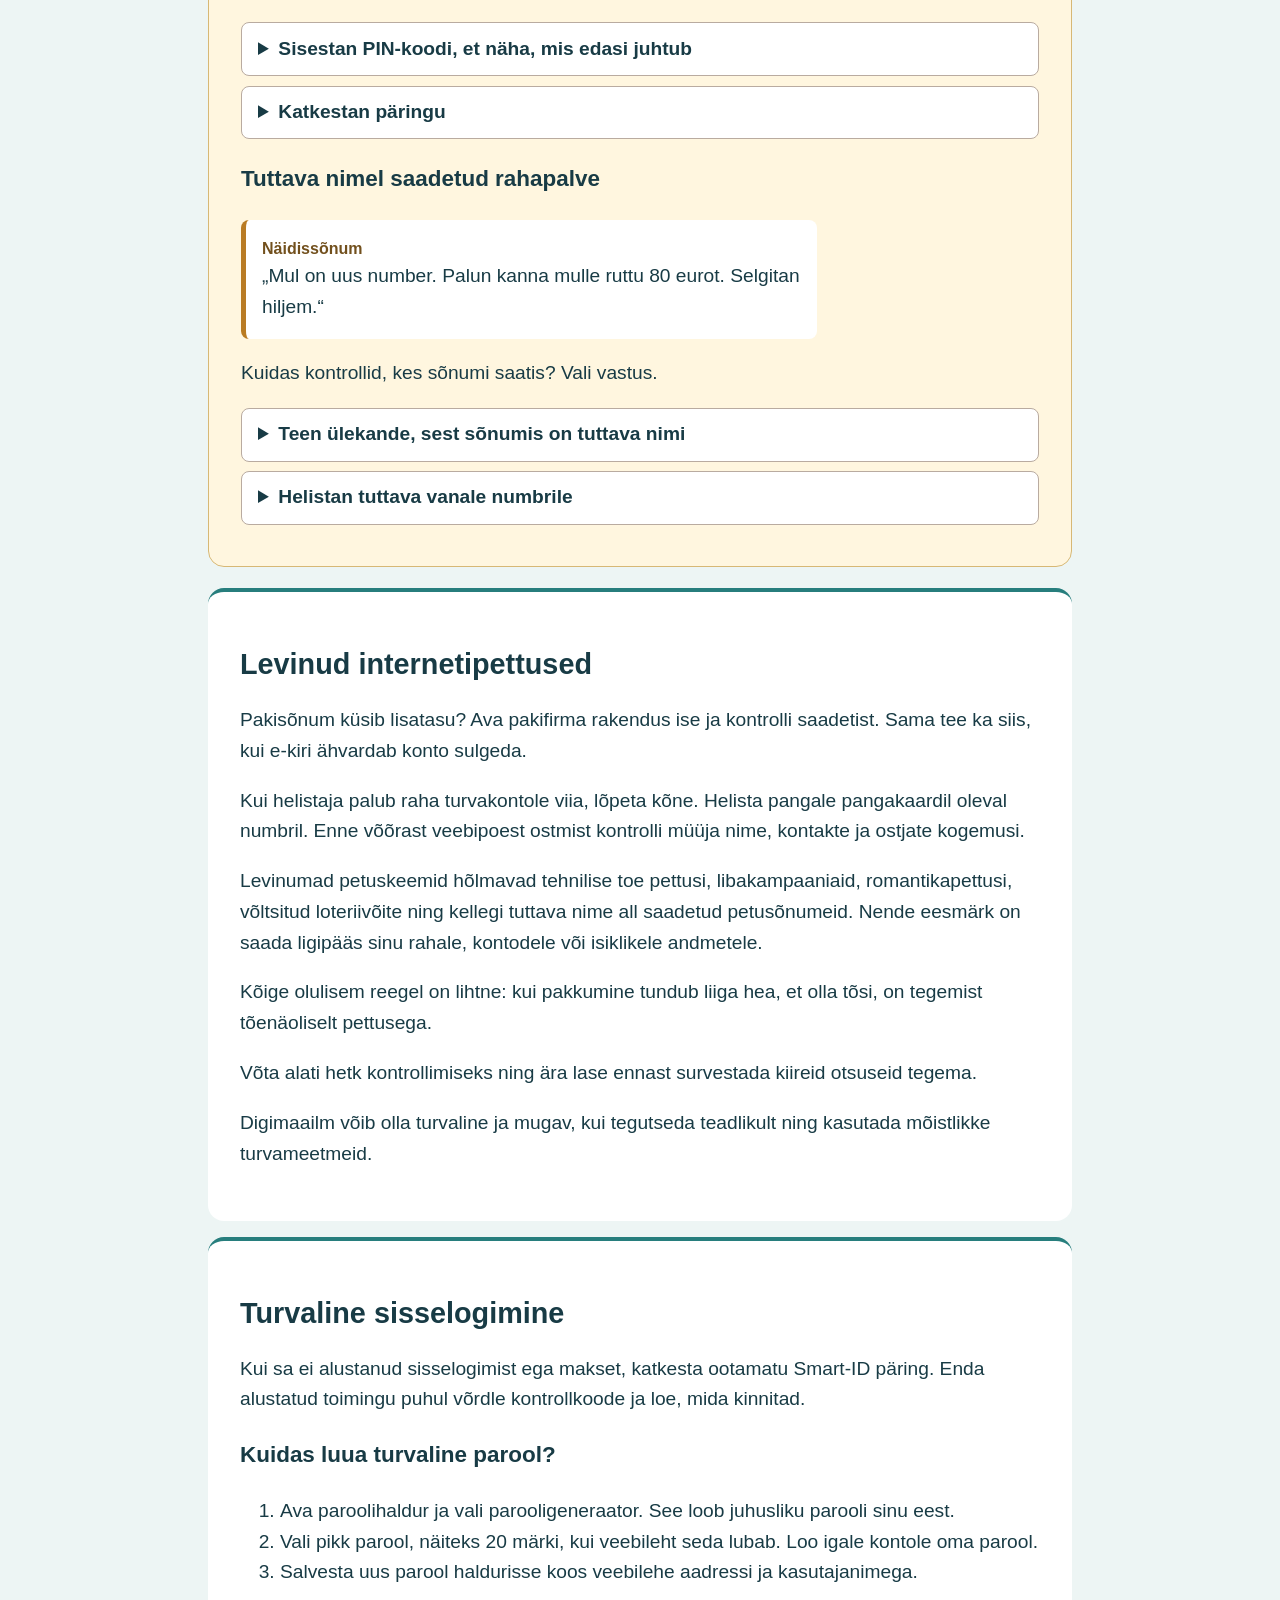
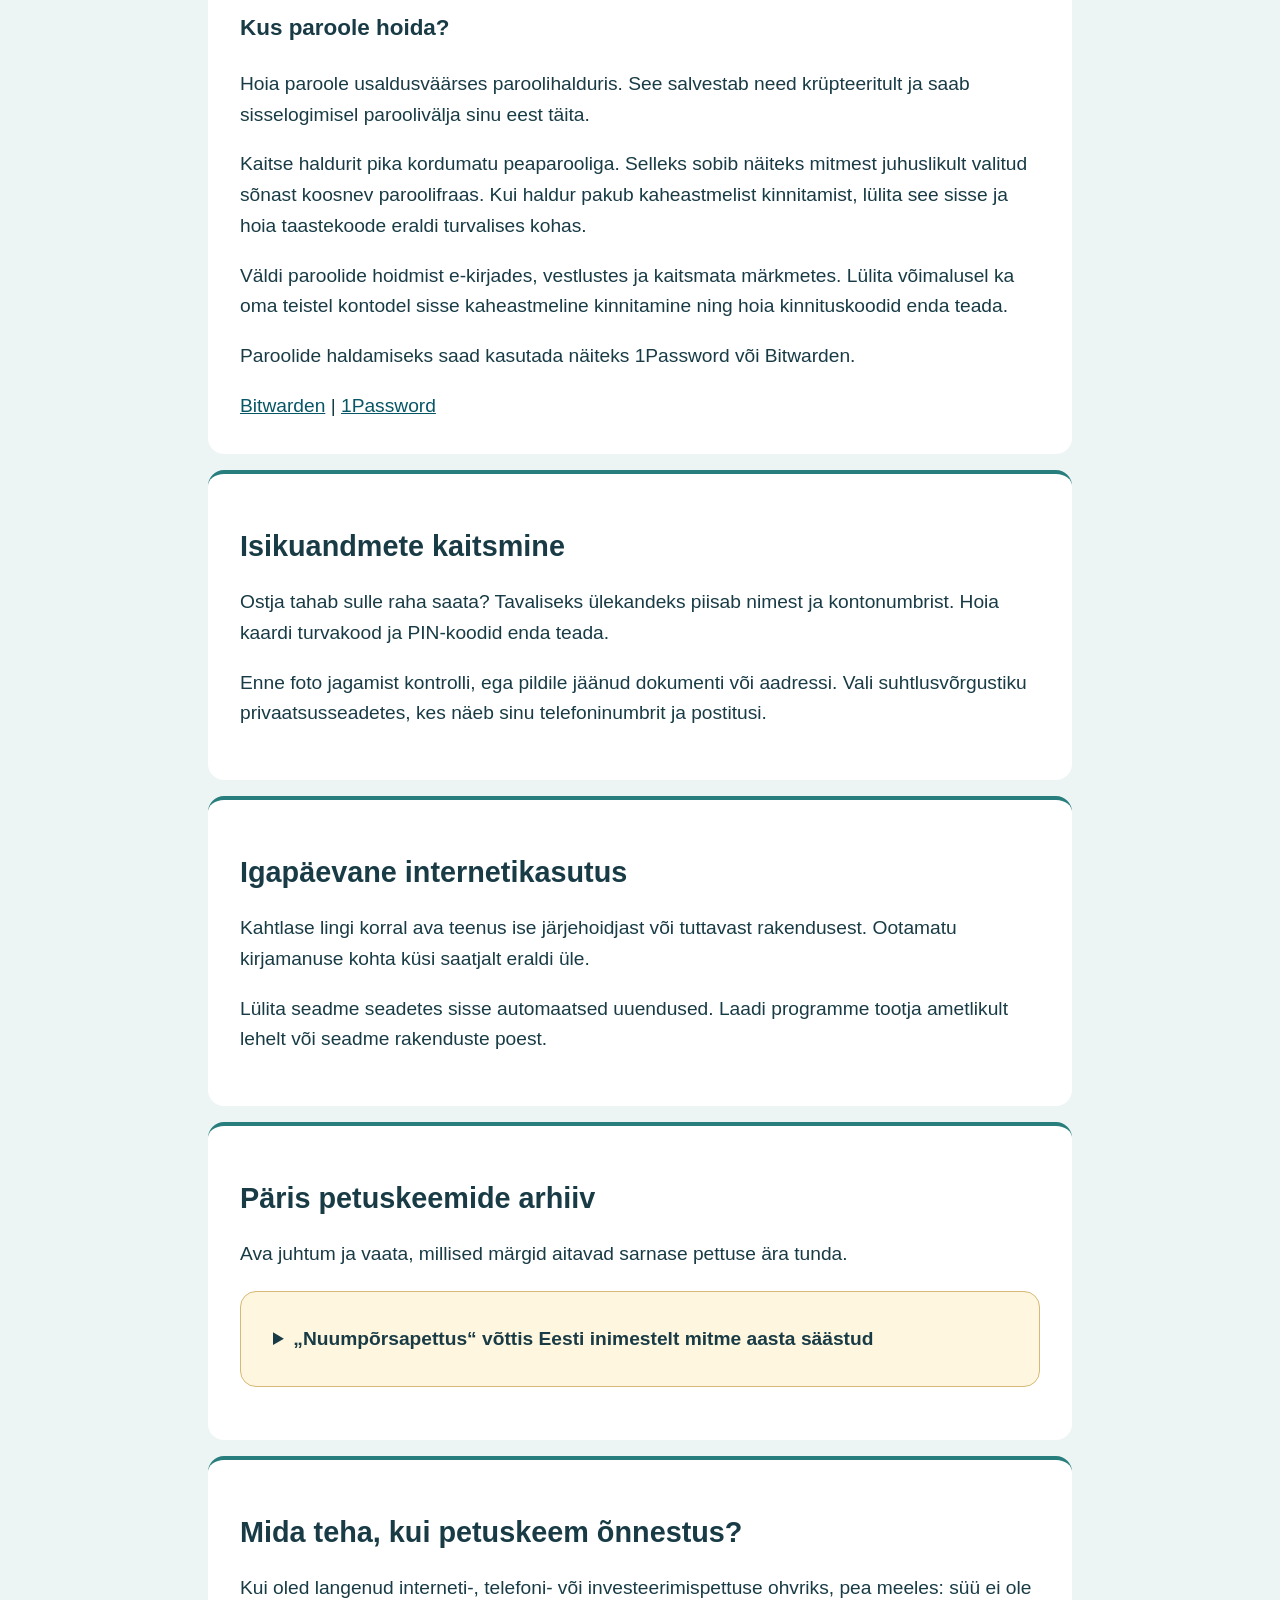
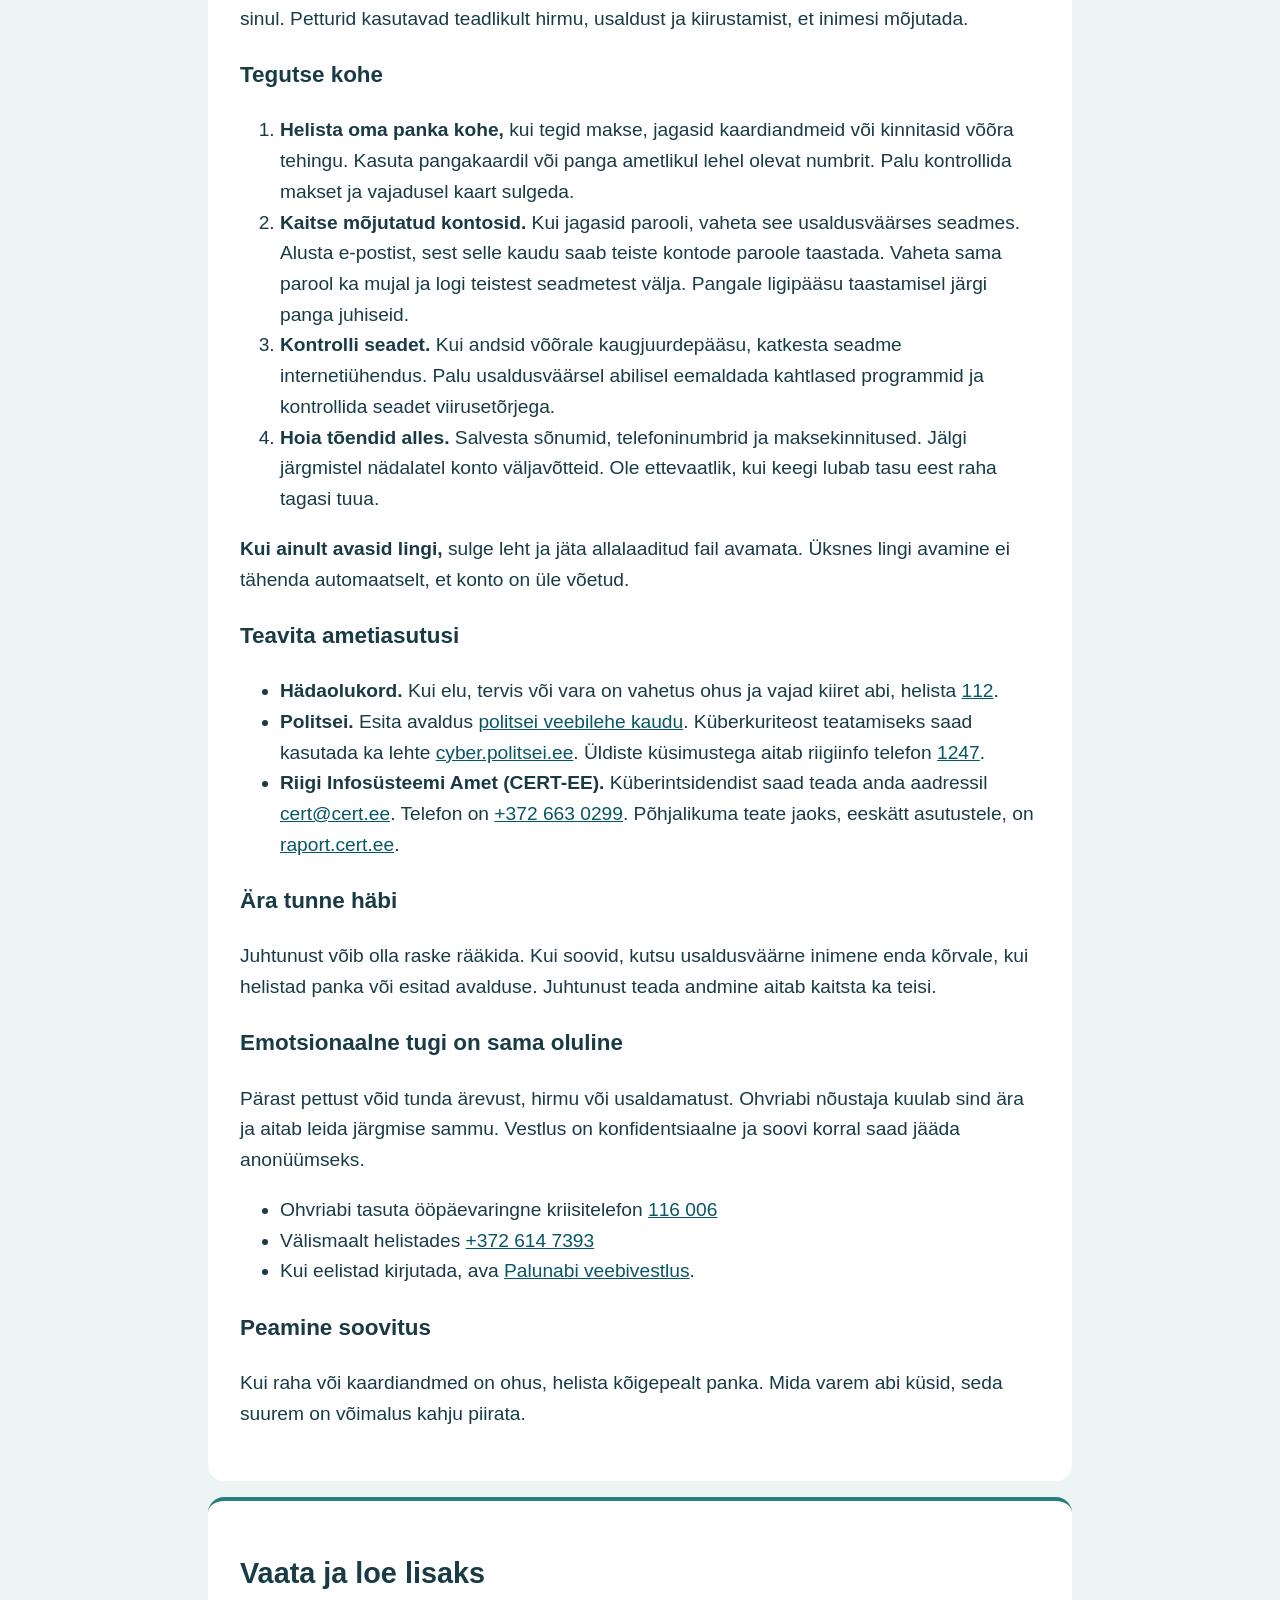
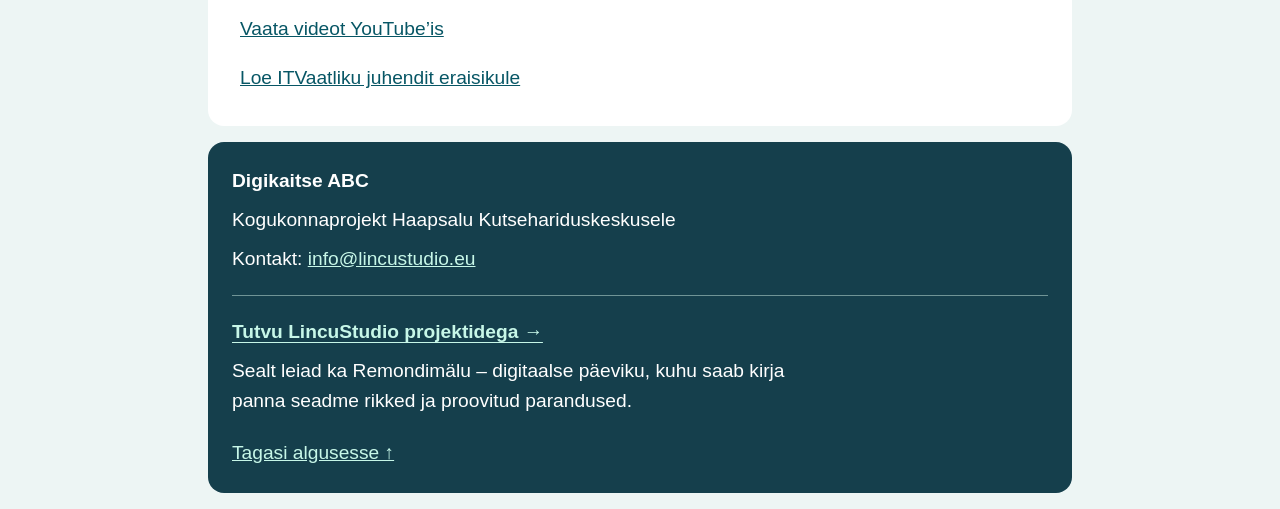
==== commit 9a2e590e: "v0.5 - Integrate Digikaitse Labor" ====
--- a/index.html
+++ b/index.html
@@ -8,7 +8,7 @@
 <meta property="og:image:height" content="630">
 <meta property="og:image:alt" content="Digikaitse ABC. Kas tunned petusõnumi ära? Lincustudio.eu">
 <meta name="twitter:card" content="summary_large_image"><style>*{box-sizing:border-box}body{background:#edf5f4;color:#183b45;font:1.2rem/1.6 Arial,sans-serif;margin:auto;width:min(92%,54rem)}header{display:flex;justify-content:space-between;padding:1rem 0}a{color:#075665}a:focus-visible{outline:4px solid #cf6200}.hero{background:#153f4c;color:white;padding:clamp(1.3rem,5vw,3.5rem);border-radius:1rem}h1,h2{line-height:1.15}h1{font-size:clamp(2rem,5vw,3.5rem)}nav{display:flex;flex-wrap:wrap;gap:.65rem;margin:1rem 0}nav a{background:white;padding:.6rem;border:1px solid #9ab7b8;border-radius:.5rem}section,aside{background:white;padding:clamp(1rem,4vw,2rem);border-radius:1rem;border-top:4px solid #277e7d;margin:1rem 0}footer{padding:1rem}header{align-items:center;gap:.7rem}.brand{display:inline-flex;align-items:center;gap:.65rem;font-size:1.45rem;font-weight:750;text-decoration:none;color:#163f49}.radar{width:2.35rem;height:2.35rem;border-radius:50%;border:2px solid #227b74;background:radial-gradient(circle at 64% 31%,#fdc674 0 8%,transparent 9%),repeating-radial-gradient(circle,#174854 0 5px,#64a99e 6px 7px)}.help{font-weight:bold;border:2px solid #17645e;padding:.4rem .8rem;border-radius:.55rem}.hero{background:radial-gradient(ellipse at top right,#216b70,transparent 65%),#153f4c}.practice{background:#fff6df;border:1px solid #d7b875;border-radius:1rem;padding:clamp(1rem,4vw,2rem);margin:1.3rem 0}.bubble{background:white;border-left:5px solid #b97b23;padding:1rem;border-radius:.5rem;max-width:36rem}.bubble small{display:block;font-weight:bold;color:#72501d}.practice details{background:#fff;border:1px solid #b9aba0;border-radius:.5rem;margin:.6rem 0;padding:.65rem 1rem}.practice summary{cursor:pointer;font-weight:bold}.practice summary:focus-visible{outline:3px solid #ae5600}footer{background:#153f4c;color:white;padding:1.5rem;border-radius:1rem;margin:1rem 0}footer a{color:#c7f7e8}footer p{margin:.5rem 0}
-.studio-note{border-top:1px solid #709496;margin:1.3rem 0;padding-top:.8rem}.studio-note a{font-weight:700;text-underline-offset:.2em}.studio-note p{max-width:55ch}</style><header id="algus"><a class="brand" href="#algus"><svg xmlns="http://www.w3.org/2000/svg" viewBox="0 0 64 72" width="42" height="47" aria-hidden="true"><path fill="#174c54" d="M32 1 60 11v24c0 16-12 28-28 36C16 63 4 51 4 35V11Z"/><path fill="none" stroke="#ffcf72" stroke-width="6" stroke-linecap="round" stroke-linejoin="round" d="m18 33 10 10 19-21"/></svg>Digikaitse ABC</a><a class="help" href="#abi">Vajan abi</a></header><main><div class="hero"><h1>Õpi ära tundma ohumärke ja leia, mida edasi teha</h1><p>Said kahtlase sõnumi või soovid kaitsta oma kontot? Vali sobiv teema.</p></div><nav aria-label="Teemad"><a href="#pettus">Levinud internetipettused</a>
+.studio-note{border-top:1px solid #709496;margin:1.3rem 0;padding-top:.8rem}.studio-note a{font-weight:700;text-underline-offset:.2em}.studio-note p{max-width:55ch}.labor-entry{background:#e1f3ee;border:2px solid #277e7d;border-radius:1rem;padding:clamp(1rem,4vw,2rem);margin:1rem 0}.labor-entry h2{margin-top:0}.labor-link{display:inline-block;background:#174c54;color:white;padding:.75rem 1.15rem;border-radius:.55rem;font-weight:bold;text-decoration:none}.labor-link:hover{background:#075665;text-decoration:underline}nav a.labor-nav{background:#174c54;color:white;font-weight:bold}</style><header id="algus"><a class="brand" href="#algus"><svg xmlns="http://www.w3.org/2000/svg" viewBox="0 0 64 72" width="42" height="47" aria-hidden="true"><path fill="#174c54" d="M32 1 60 11v24c0 16-12 28-28 36C16 63 4 51 4 35V11Z"/><path fill="none" stroke="#ffcf72" stroke-width="6" stroke-linecap="round" stroke-linejoin="round" d="m18 33 10 10 19-21"/></svg>Digikaitse ABC</a><a class="help" href="#abi">Vajan abi</a></header><main><div class="hero"><h1>Õpi ära tundma ohumärke ja leia, mida edasi teha</h1><p>Said kahtlase sõnumi või soovid kaitsta oma kontot? Vali sobiv teema.</p></div><section class="labor-entry" aria-labelledby="labor-heading"><h2 id="labor-heading">🛡 Digikaitse Labor – proovi ise!</h2><p>Avasta oma kodu nutiseadmete turvalisust, kontrolli ruuterit ja katseta soovimatute veebilehtede blokeerimist. Harjutused on tasuta ja ei vaja sisselogimist.</p><a class="labor-link" href="labor/index.html">Ava praktiline Digikaitse Labor →</a></section><nav aria-label="Teemad"><a class="labor-nav" href="labor/index.html">Praktiline Digikaitse Labor</a><a href="#pettus">Levinud internetipettused</a>
 <a href="#konto">Turvaline sisselogimine</a>
 <a href="#andmed">Isikuandmete kaitsmine</a>
 <a href="#igapaev">Igapäevane internetikasutus</a>
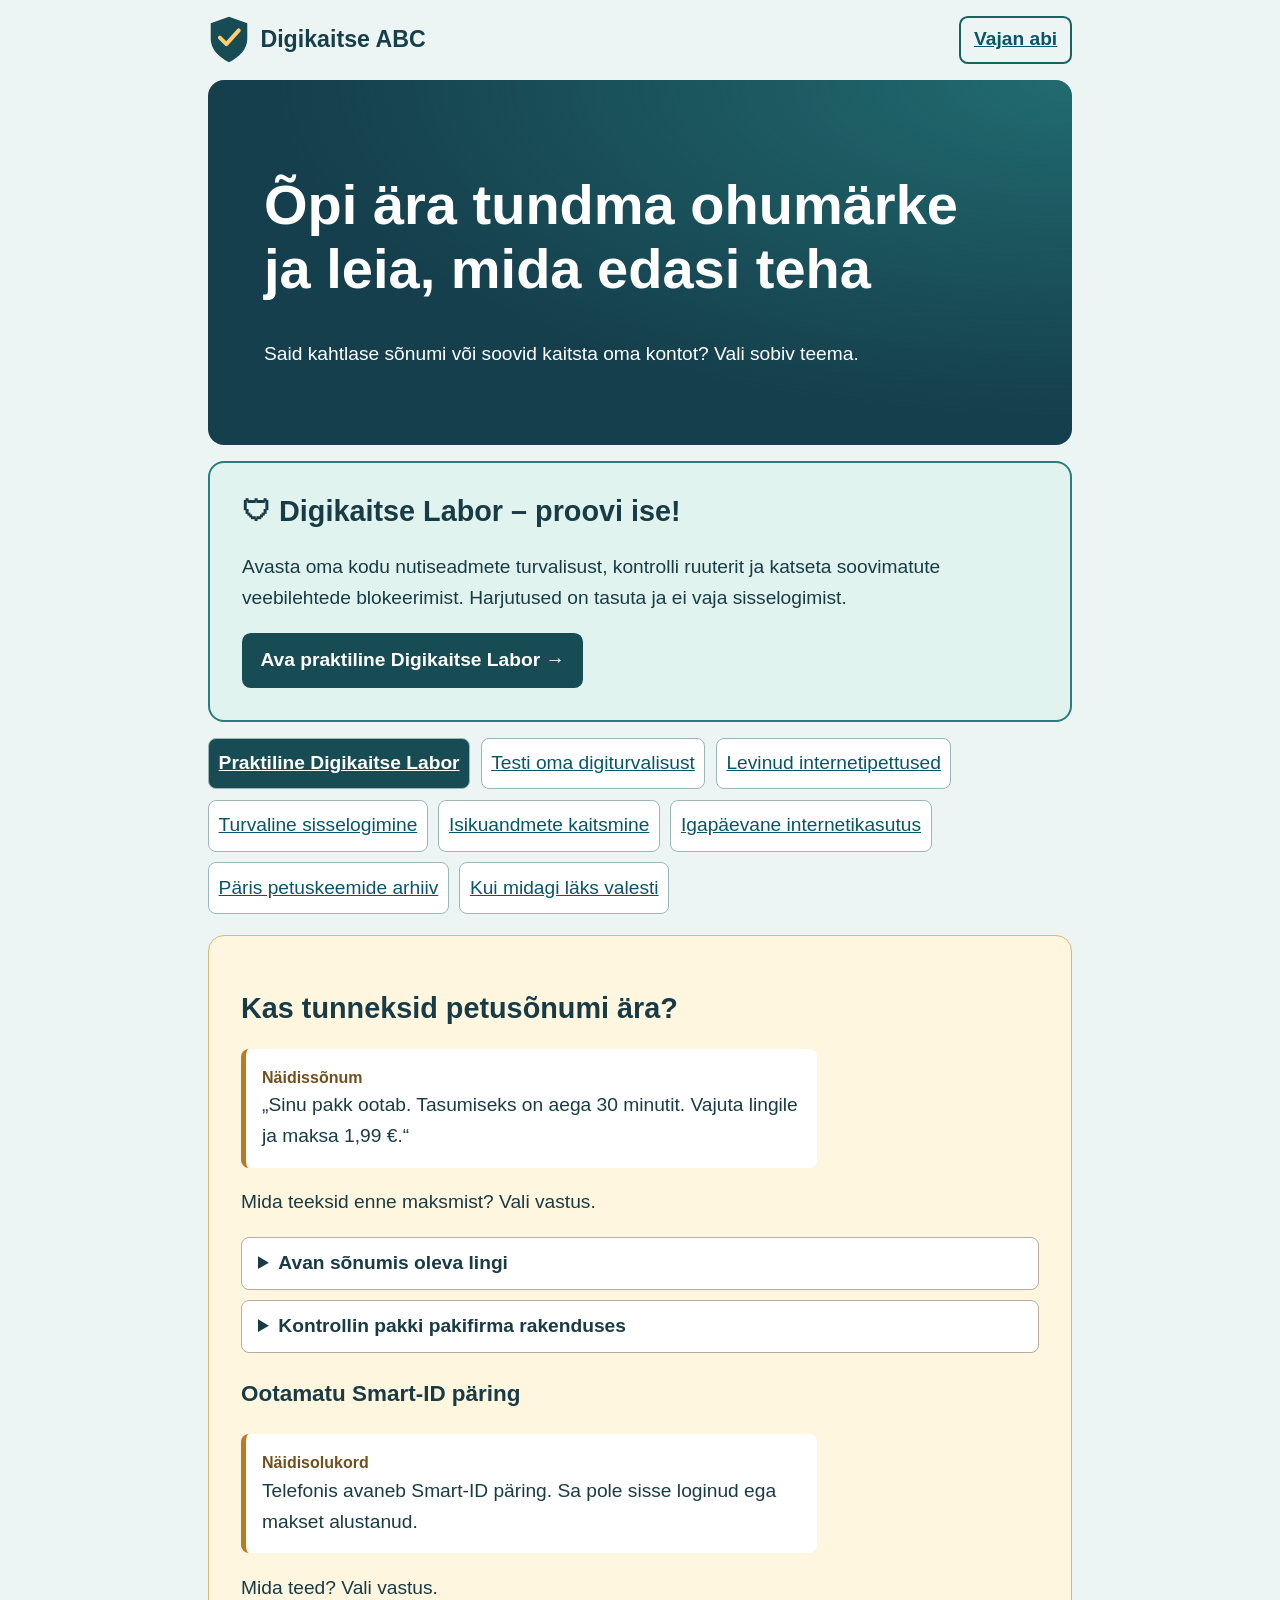
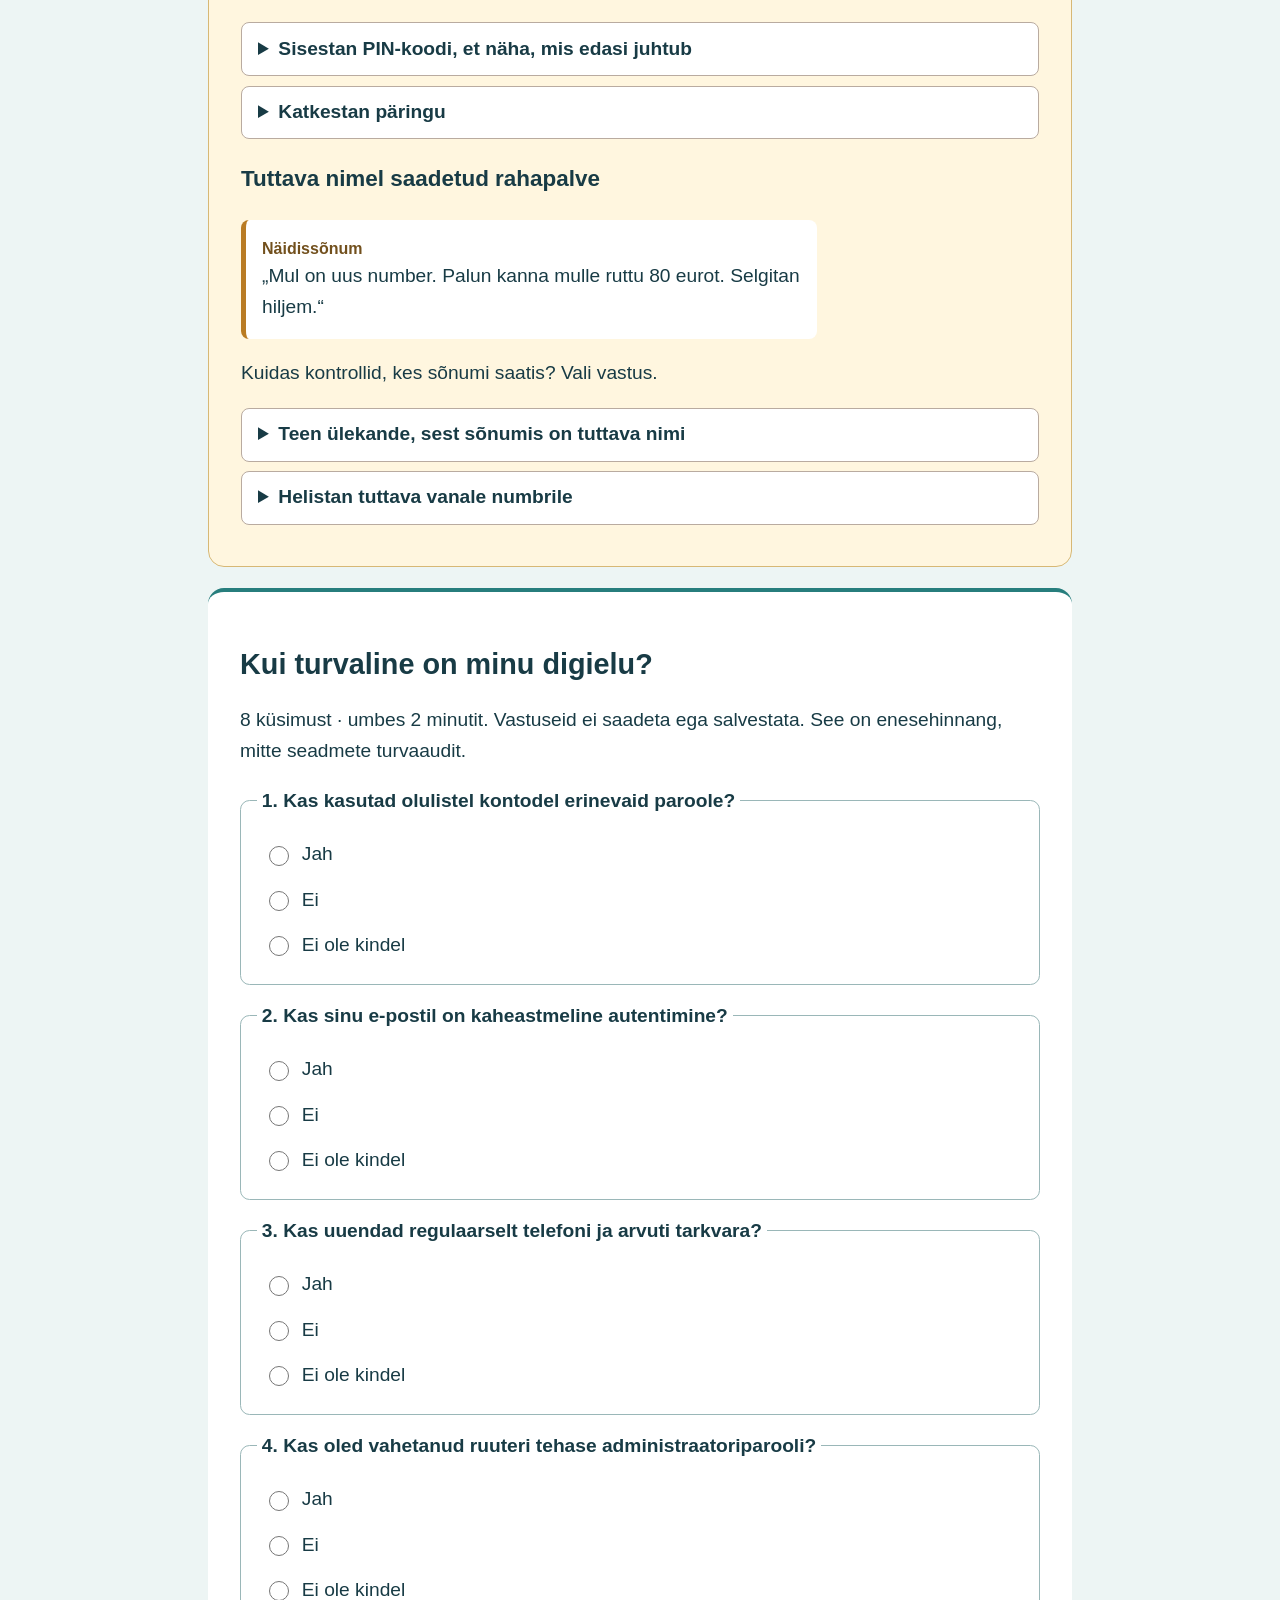
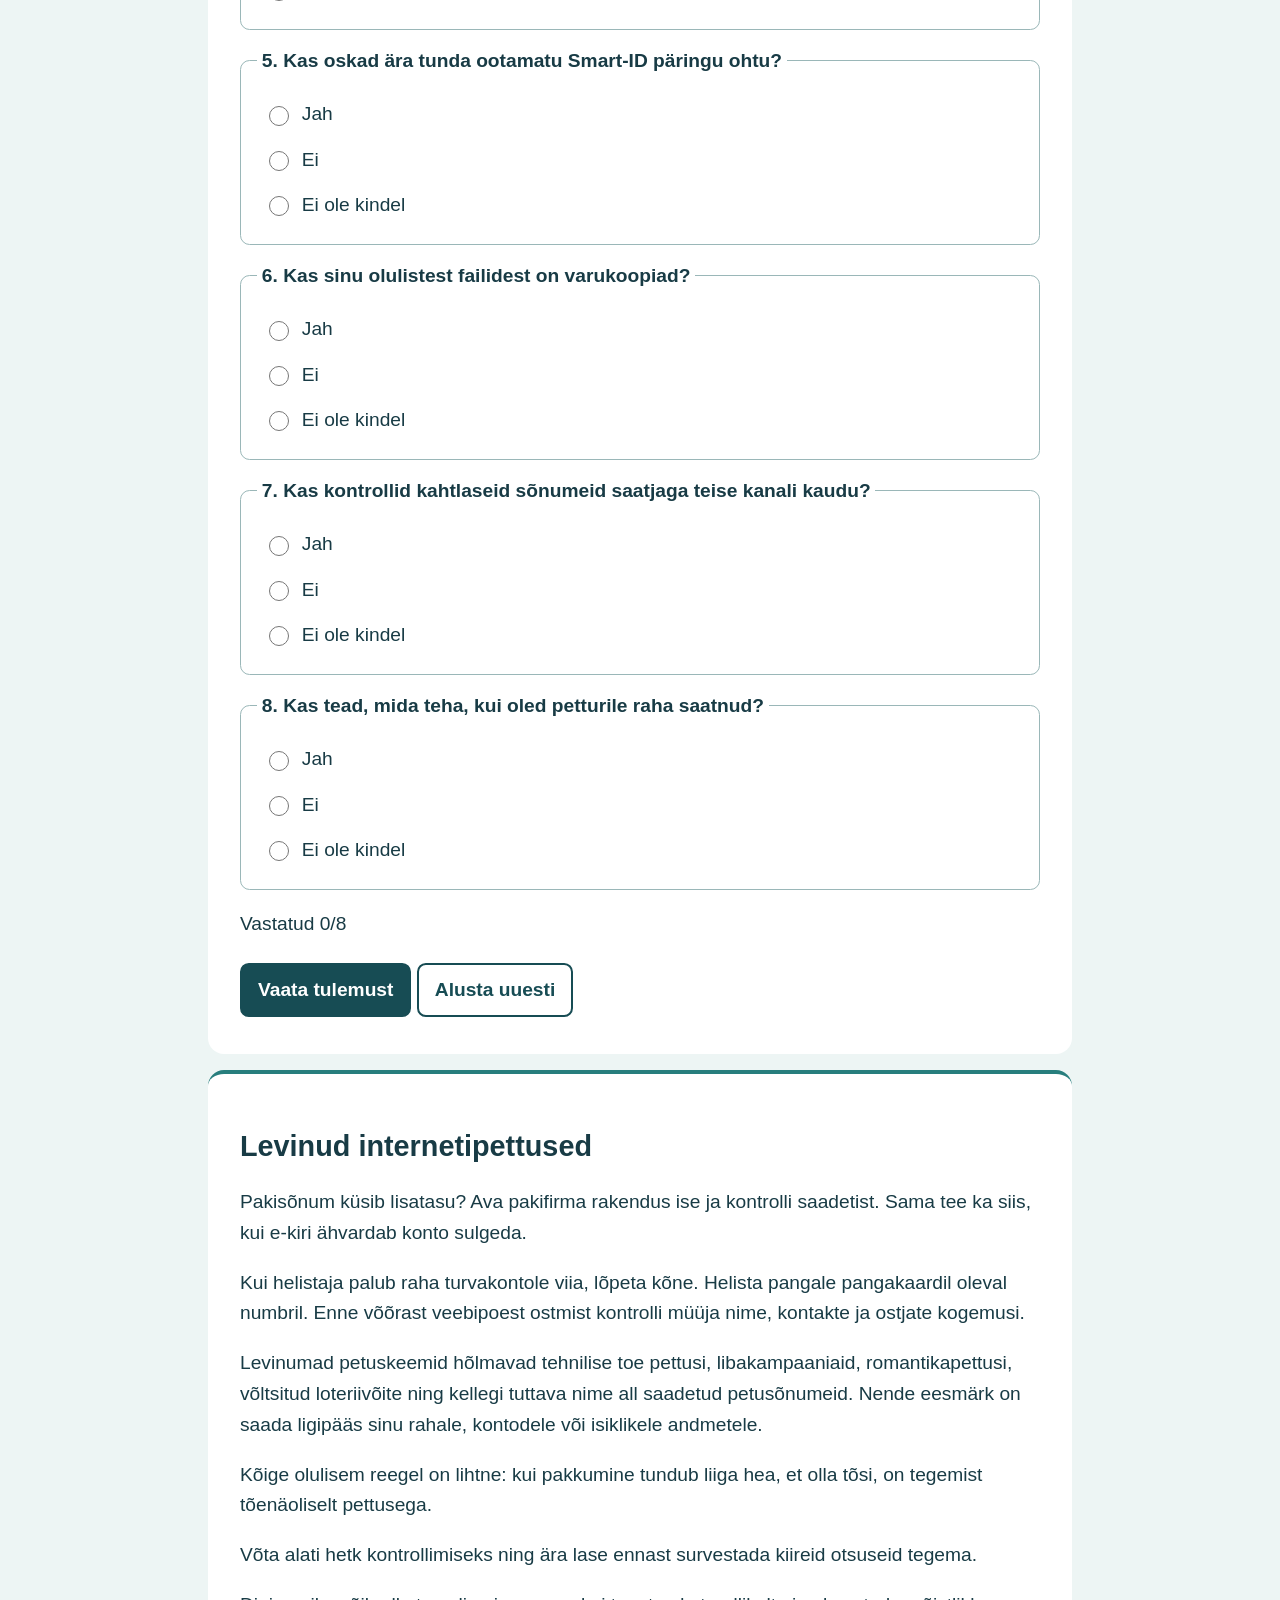
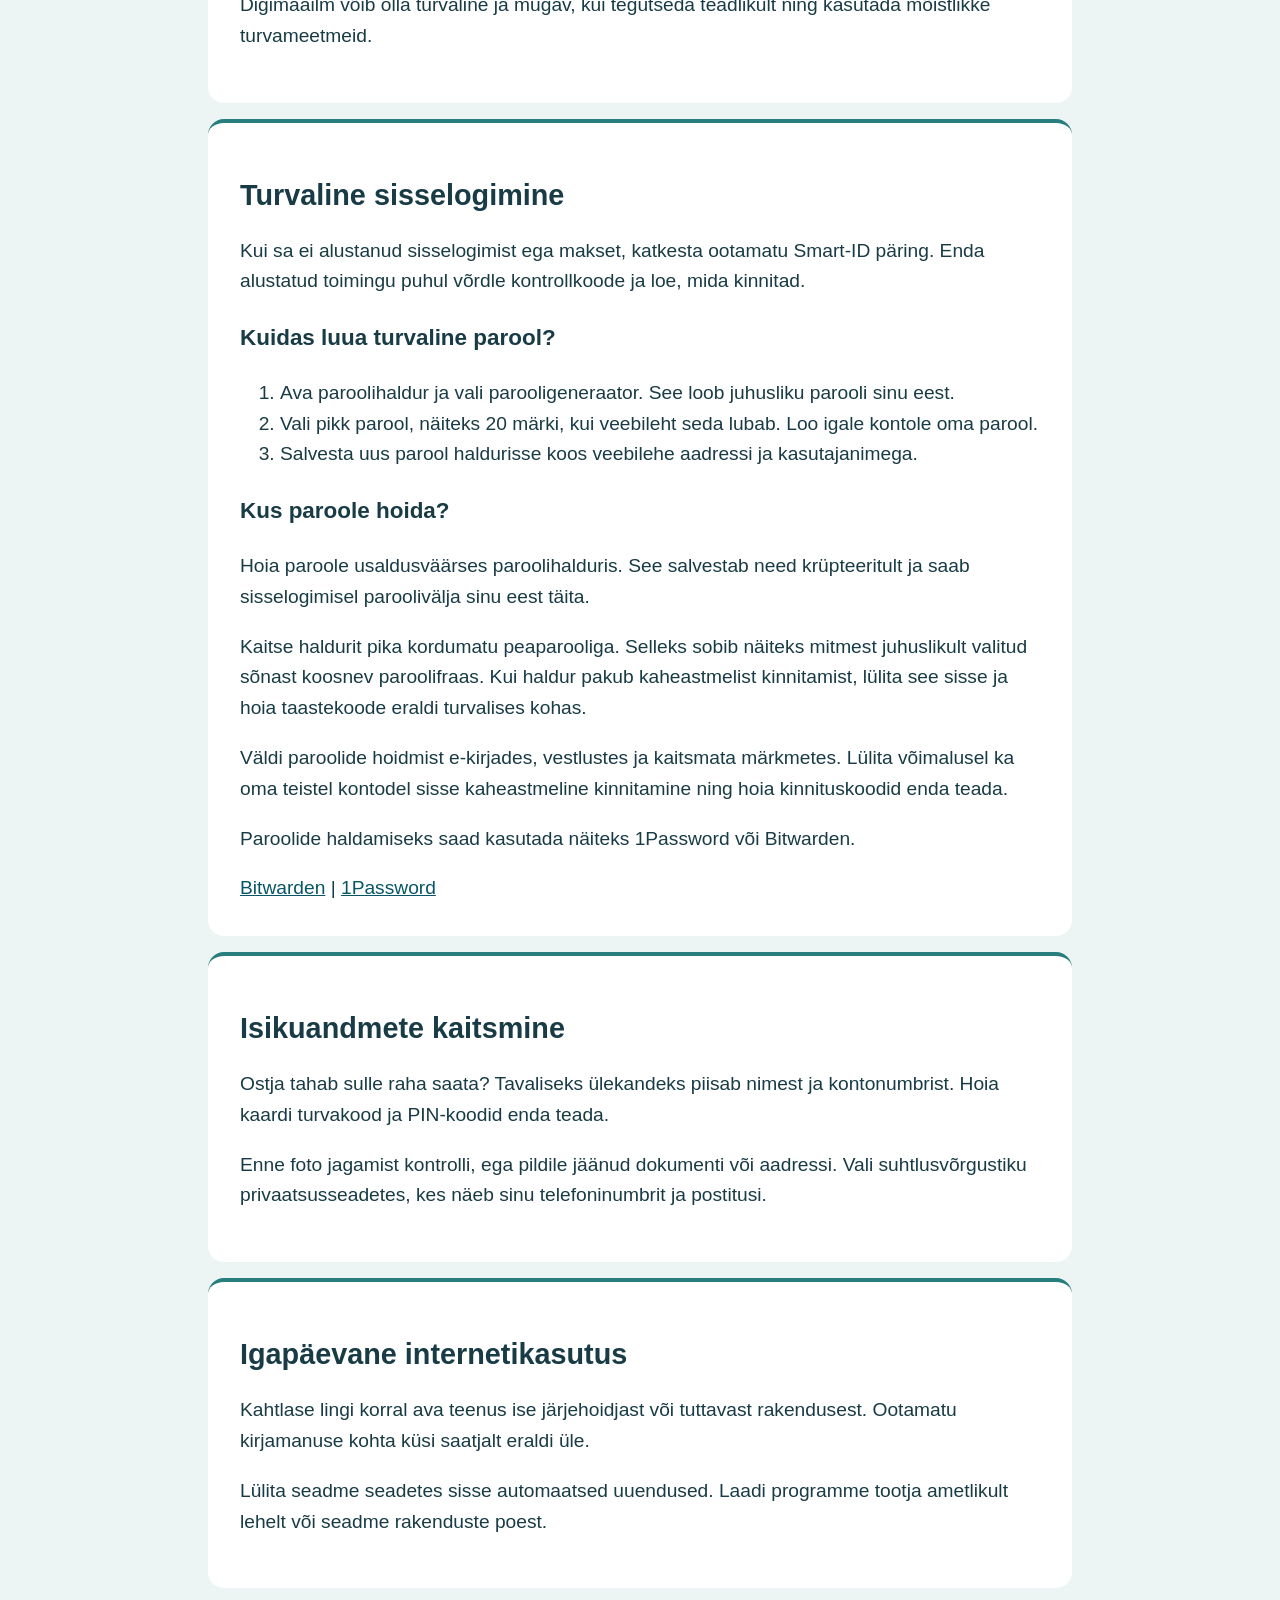
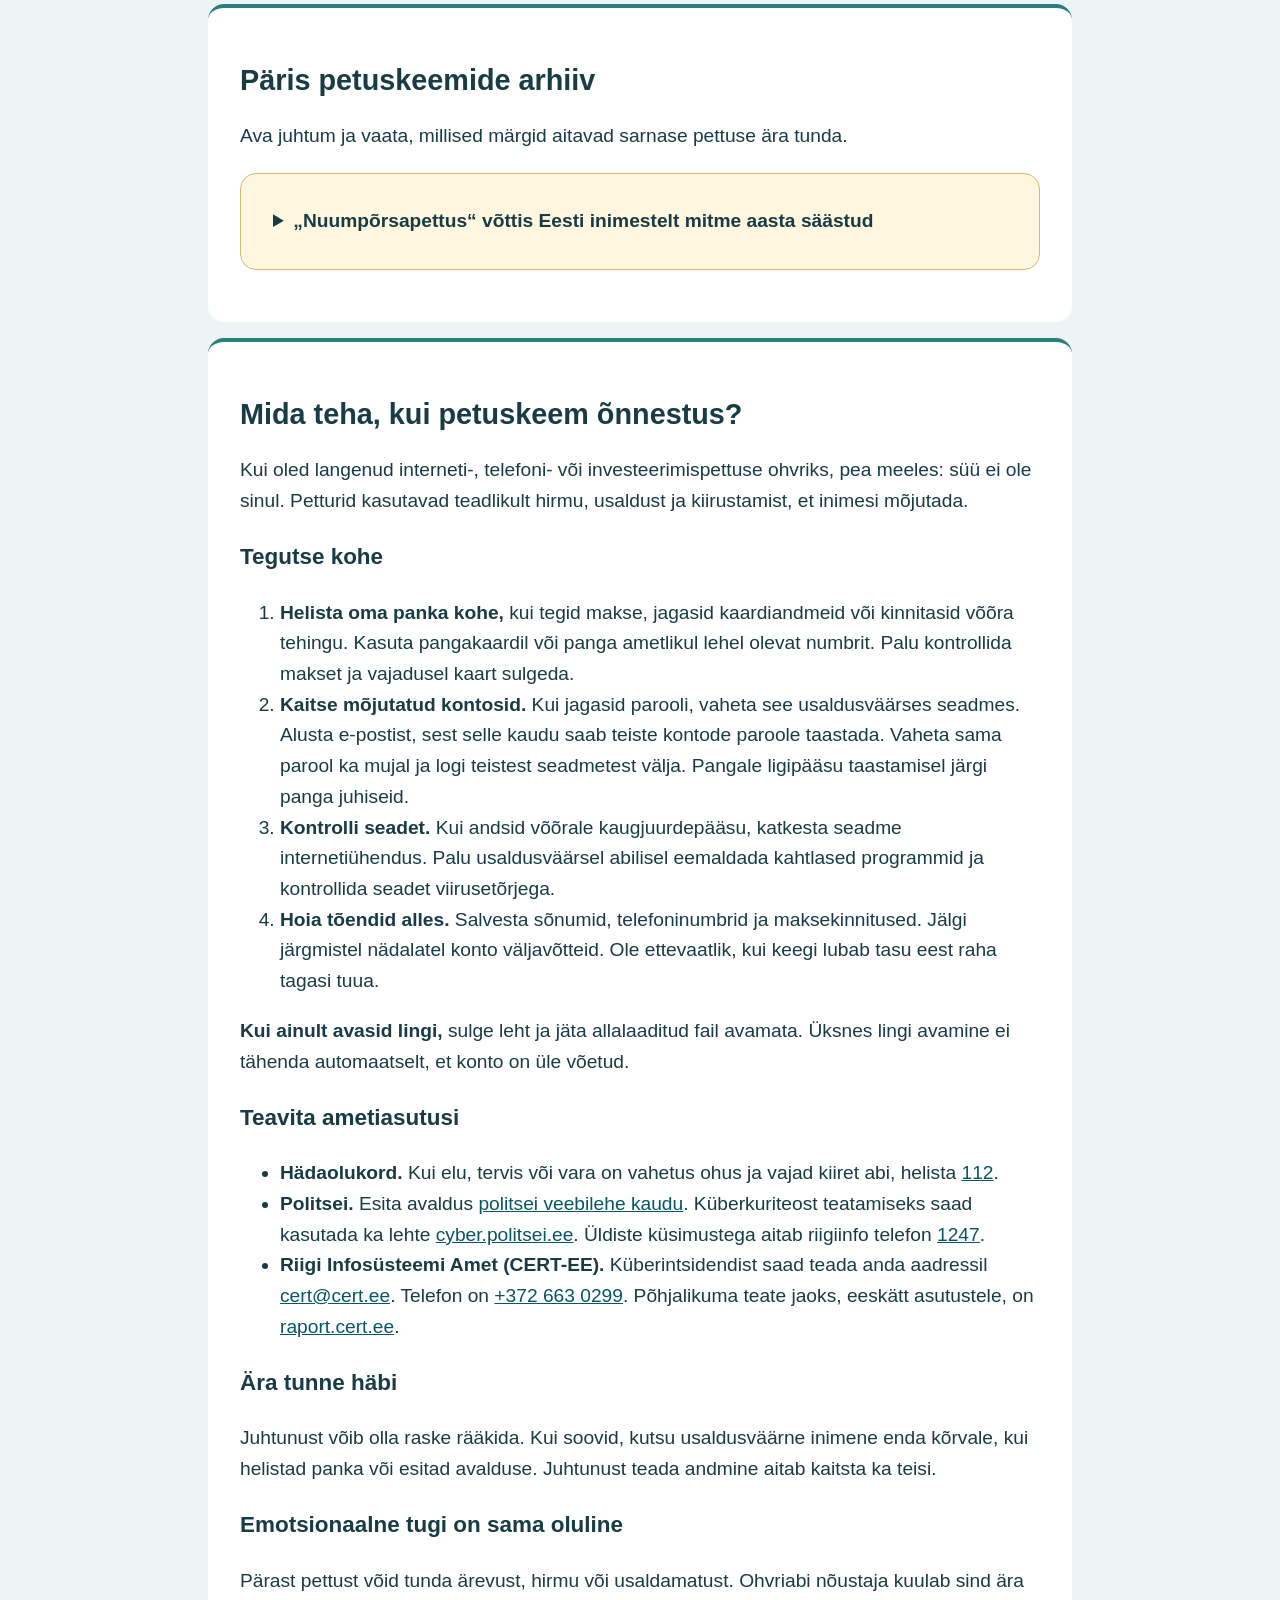
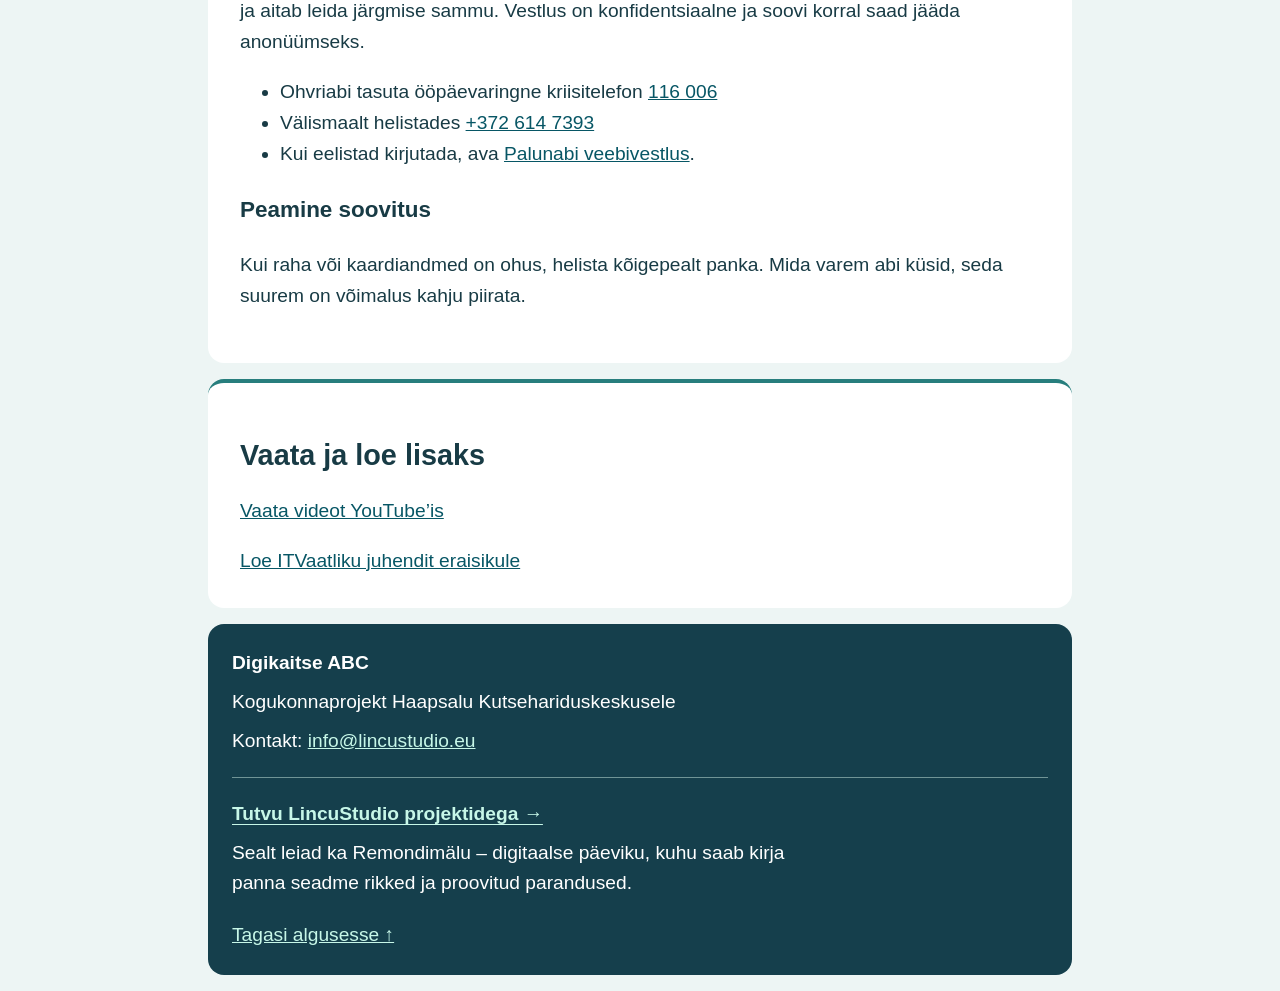
==== commit 33ea3ec7: "v0.6 - Add anonymous digital safety self-assessment" ====
--- a/index.html
+++ b/index.html
@@ -3,12 +3,12 @@
 <meta property="og:locale" content="et_EE">
 <meta property="og:title" content="Digikaitse ABC – kas tunned petusõnumi ära?">
 <meta property="og:description" content="Proovi näidissõnumit ja õpi pettusi ära tundma. Kui oled juba andmeid jaganud või raha saatnud, leiad siit juhised.">
-<meta property="og:image" content="https://turvaradar.netlify.app/digikaitse-abc.png">
+<meta property="og:image" content="https://digikaitse-abc.netlify.app/digikaitse-abc.png">
 <meta property="og:image:width" content="1200">
 <meta property="og:image:height" content="630">
 <meta property="og:image:alt" content="Digikaitse ABC. Kas tunned petusõnumi ära? Lincustudio.eu">
 <meta name="twitter:card" content="summary_large_image"><style>*{box-sizing:border-box}body{background:#edf5f4;color:#183b45;font:1.2rem/1.6 Arial,sans-serif;margin:auto;width:min(92%,54rem)}header{display:flex;justify-content:space-between;padding:1rem 0}a{color:#075665}a:focus-visible{outline:4px solid #cf6200}.hero{background:#153f4c;color:white;padding:clamp(1.3rem,5vw,3.5rem);border-radius:1rem}h1,h2{line-height:1.15}h1{font-size:clamp(2rem,5vw,3.5rem)}nav{display:flex;flex-wrap:wrap;gap:.65rem;margin:1rem 0}nav a{background:white;padding:.6rem;border:1px solid #9ab7b8;border-radius:.5rem}section,aside{background:white;padding:clamp(1rem,4vw,2rem);border-radius:1rem;border-top:4px solid #277e7d;margin:1rem 0}footer{padding:1rem}header{align-items:center;gap:.7rem}.brand{display:inline-flex;align-items:center;gap:.65rem;font-size:1.45rem;font-weight:750;text-decoration:none;color:#163f49}.radar{width:2.35rem;height:2.35rem;border-radius:50%;border:2px solid #227b74;background:radial-gradient(circle at 64% 31%,#fdc674 0 8%,transparent 9%),repeating-radial-gradient(circle,#174854 0 5px,#64a99e 6px 7px)}.help{font-weight:bold;border:2px solid #17645e;padding:.4rem .8rem;border-radius:.55rem}.hero{background:radial-gradient(ellipse at top right,#216b70,transparent 65%),#153f4c}.practice{background:#fff6df;border:1px solid #d7b875;border-radius:1rem;padding:clamp(1rem,4vw,2rem);margin:1.3rem 0}.bubble{background:white;border-left:5px solid #b97b23;padding:1rem;border-radius:.5rem;max-width:36rem}.bubble small{display:block;font-weight:bold;color:#72501d}.practice details{background:#fff;border:1px solid #b9aba0;border-radius:.5rem;margin:.6rem 0;padding:.65rem 1rem}.practice summary{cursor:pointer;font-weight:bold}.practice summary:focus-visible{outline:3px solid #ae5600}footer{background:#153f4c;color:white;padding:1.5rem;border-radius:1rem;margin:1rem 0}footer a{color:#c7f7e8}footer p{margin:.5rem 0}
-.studio-note{border-top:1px solid #709496;margin:1.3rem 0;padding-top:.8rem}.studio-note a{font-weight:700;text-underline-offset:.2em}.studio-note p{max-width:55ch}.labor-entry{background:#e1f3ee;border:2px solid #277e7d;border-radius:1rem;padding:clamp(1rem,4vw,2rem);margin:1rem 0}.labor-entry h2{margin-top:0}.labor-link{display:inline-block;background:#174c54;color:white;padding:.75rem 1.15rem;border-radius:.55rem;font-weight:bold;text-decoration:none}.labor-link:hover{background:#075665;text-decoration:underline}nav a.labor-nav{background:#174c54;color:white;font-weight:bold}</style><header id="algus"><a class="brand" href="#algus"><svg xmlns="http://www.w3.org/2000/svg" viewBox="0 0 64 72" width="42" height="47" aria-hidden="true"><path fill="#174c54" d="M32 1 60 11v24c0 16-12 28-28 36C16 63 4 51 4 35V11Z"/><path fill="none" stroke="#ffcf72" stroke-width="6" stroke-linecap="round" stroke-linejoin="round" d="m18 33 10 10 19-21"/></svg>Digikaitse ABC</a><a class="help" href="#abi">Vajan abi</a></header><main><div class="hero"><h1>Õpi ära tundma ohumärke ja leia, mida edasi teha</h1><p>Said kahtlase sõnumi või soovid kaitsta oma kontot? Vali sobiv teema.</p></div><section class="labor-entry" aria-labelledby="labor-heading"><h2 id="labor-heading">🛡 Digikaitse Labor – proovi ise!</h2><p>Avasta oma kodu nutiseadmete turvalisust, kontrolli ruuterit ja katseta soovimatute veebilehtede blokeerimist. Harjutused on tasuta ja ei vaja sisselogimist.</p><a class="labor-link" href="labor/index.html">Ava praktiline Digikaitse Labor →</a></section><nav aria-label="Teemad"><a class="labor-nav" href="labor/index.html">Praktiline Digikaitse Labor</a><a href="#pettus">Levinud internetipettused</a>
+.studio-note{border-top:1px solid #709496;margin:1.3rem 0;padding-top:.8rem}.studio-note a{font-weight:700;text-underline-offset:.2em}.studio-note p{max-width:55ch}.labor-entry{background:#e1f3ee;border:2px solid #277e7d;border-radius:1rem;padding:clamp(1rem,4vw,2rem);margin:1rem 0}.labor-entry h2{margin-top:0}.labor-link{display:inline-block;background:#174c54;color:white;padding:.75rem 1.15rem;border-radius:.55rem;font-weight:bold;text-decoration:none}.labor-link:hover{background:#075665;text-decoration:underline}nav a.labor-nav{background:#174c54;color:white;font-weight:bold}</style><header id="algus"><a class="brand" href="#algus"><svg xmlns="http://www.w3.org/2000/svg" viewBox="0 0 64 72" width="42" height="47" aria-hidden="true"><path fill="#174c54" d="M32 1 60 11v24c0 16-12 28-28 36C16 63 4 51 4 35V11Z"/><path fill="none" stroke="#ffcf72" stroke-width="6" stroke-linecap="round" stroke-linejoin="round" d="m18 33 10 10 19-21"/></svg>Digikaitse ABC</a><a class="help" href="#abi">Vajan abi</a></header><main><div class="hero"><h1>Õpi ära tundma ohumärke ja leia, mida edasi teha</h1><p>Said kahtlase sõnumi või soovid kaitsta oma kontot? Vali sobiv teema.</p></div><section class="labor-entry" aria-labelledby="labor-heading"><h2 id="labor-heading">🛡 Digikaitse Labor – proovi ise!</h2><p>Avasta oma kodu nutiseadmete turvalisust, kontrolli ruuterit ja katseta soovimatute veebilehtede blokeerimist. Harjutused on tasuta ja ei vaja sisselogimist.</p><a class="labor-link" href="labor/index.html">Ava praktiline Digikaitse Labor →</a></section><nav aria-label="Teemad"><a class="labor-nav" href="labor/index.html">Praktiline Digikaitse Labor</a><a href="#enesetest">Testi oma digiturvalisust</a><a href="#pettus">Levinud internetipettused</a>
 <a href="#konto">Turvaline sisselogimine</a>
 <a href="#andmed">Isikuandmete kaitsmine</a>
 <a href="#igapaev">Igapäevane internetikasutus</a>
@@ -40,7 +40,17 @@
       <p>Hea valik. Kui sealt vastust ei saa, proovi mõnda teist tuttavat suhtluskanalit. Oota ülekandega, kuni oled palve tuttavalt endalt üle küsinud.</p>
     </details>
   </div>
-</article><section id="pettus"><h2>Levinud internetipettused</h2><p>Pakisõnum küsib lisatasu? Ava pakifirma rakendus ise ja kontrolli saadetist. Sama tee ka siis, kui e-kiri ähvardab konto sulgeda.</p>
+</article><section id="enesetest" aria-labelledby="test-heading"><h2 id="test-heading">Kui turvaline on minu digielu?</h2><p>8 küsimust · umbes 2 minutit. Vastuseid ei saadeta ega salvestata. See on enesehinnang, mitte seadmete turvaaudit.</p><form id="digi-test" autocomplete="off"><fieldset><legend>1. Kas kasutad olulistel kontodel erinevaid paroole?</legend><label><input type="radio" name="q0" value="yes" required> Jah</label><label><input type="radio" name="q0" value="no" required> Ei</label><label><input type="radio" name="q0" value="unknown" required> Ei ole kindel</label></fieldset>
+<fieldset><legend>2. Kas sinu e-postil on kaheastmeline autentimine?</legend><label><input type="radio" name="q1" value="yes" required> Jah</label><label><input type="radio" name="q1" value="no" required> Ei</label><label><input type="radio" name="q1" value="unknown" required> Ei ole kindel</label></fieldset>
+<fieldset><legend>3. Kas uuendad regulaarselt telefoni ja arvuti tarkvara?</legend><label><input type="radio" name="q2" value="yes" required> Jah</label><label><input type="radio" name="q2" value="no" required> Ei</label><label><input type="radio" name="q2" value="unknown" required> Ei ole kindel</label></fieldset>
+<fieldset><legend>4. Kas oled vahetanud ruuteri tehase administraatoriparooli?</legend><label><input type="radio" name="q3" value="yes" required> Jah</label><label><input type="radio" name="q3" value="no" required> Ei</label><label><input type="radio" name="q3" value="unknown" required> Ei ole kindel</label></fieldset>
+<fieldset><legend>5. Kas oskad ära tunda ootamatu Smart-ID päringu ohtu?</legend><label><input type="radio" name="q4" value="yes" required> Jah</label><label><input type="radio" name="q4" value="no" required> Ei</label><label><input type="radio" name="q4" value="unknown" required> Ei ole kindel</label></fieldset>
+<fieldset><legend>6. Kas sinu olulistest failidest on varukoopiad?</legend><label><input type="radio" name="q5" value="yes" required> Jah</label><label><input type="radio" name="q5" value="no" required> Ei</label><label><input type="radio" name="q5" value="unknown" required> Ei ole kindel</label></fieldset>
+<fieldset><legend>7. Kas kontrollid kahtlaseid sõnumeid saatjaga teise kanali kaudu?</legend><label><input type="radio" name="q6" value="yes" required> Jah</label><label><input type="radio" name="q6" value="no" required> Ei</label><label><input type="radio" name="q6" value="unknown" required> Ei ole kindel</label></fieldset>
+<fieldset><legend>8. Kas tead, mida teha, kui oled petturile raha saatnud?</legend><label><input type="radio" name="q7" value="yes" required> Jah</label><label><input type="radio" name="q7" value="no" required> Ei</label><label><input type="radio" name="q7" value="unknown" required> Ei ole kindel</label></fieldset><p id="test-progress" aria-live="polite">Vastatud 0/8</p><button type="submit">Vaata tulemust</button> <button type="reset">Alusta uuesti</button></form><div id="test-result" hidden tabindex="-1" aria-live="polite"><h3 id="test-score"></h3><p id="test-message"></p><ul id="test-advice"></ul><p>Tulemus põhineb sinu vastustel ega asenda tegelikku turvakontrolli.</p><p><a href="labor/index.html">Proovi Digikaitse Labori harjutusi</a> · <a href="#abi">Vajan abi</a></p></div><noscript>Testi kasutamiseks peab JavaScript olema lubatud.</noscript></section>
+<style>#digi-test fieldset{border:1px solid #9ab7b8;border-radius:.6rem;padding:1rem;margin:1rem 0;min-width:0}#digi-test legend{font-weight:bold;padding:0 .3rem}#digi-test label{display:flex;align-items:center;gap:.6rem;padding:.45rem;cursor:pointer}#digi-test input{width:1.25rem;height:1.25rem;accent-color:#17645e}#digi-test button{font:inherit;font-weight:bold;background:#174c54;color:white;border:2px solid #174c54;border-radius:.55rem;padding:.6rem 1rem;cursor:pointer;margin:.3rem 0}#digi-test button[type=reset]{background:white;color:#174c54}#digi-test :focus-visible,#test-result:focus-visible{outline:3px solid #cf6200;outline-offset:3px}#test-result{background:#e1f3ee;border-radius:.6rem;padding:1rem;margin-top:1rem}</style>
+<script>(()=>{const advice=["Kasuta igal olulisel kontol unikaalset parooli ja võimalusel paroolihaldurit.","Lülita e-posti kontol sisse kaheastmeline autentimine.","Lülita võimalusel sisse automaatsed turvauuendused.","Vaata Digikaitse Labori ruuteri kontrollnimekirja.","Ära kinnita toimingut, mida sa ise ei alustanud.","Tee olulistest fotodest ja dokumentidest eraldi varukoopia.","Võta saatjaga ühendust sulle juba teadaoleval telefoninumbril.","Võta viivitamatult ühendust pangaga ja teavita politseid."];const form=document.getElementById('digi-test'),result=document.getElementById('test-result'),progress=document.getElementById('test-progress');const read=()=>advice.map((_,i)=>form.elements['q'+i].value);form.addEventListener('change',()=>{progress.textContent='Vastatud '+read().filter(Boolean).length+'/8';result.hidden=true;});form.addEventListener('submit',e=>{e.preventDefault();const answers=read();if(answers.some(a=>!a))return;const score=answers.filter(a=>a==='yes').length;document.getElementById('test-score').textContent='Sinu enesehinnang: '+score+'/8';document.getElementById('test-message').textContent=score===8?'Väga head digiharjumused!':score>=6?'Hea algus, mõned asjad vajavad tähelepanu.':score>=3?'Sul on mitu võimalust oma digiturvalisust parandada.':'Alusta väikestest praktilistest turvasammudest.';const list=document.getElementById('test-advice');list.replaceChildren();answers.forEach((a,i)=>{if(a!=='yes'){const li=document.createElement('li');li.textContent=advice[i];list.append(li);}});result.hidden=false;result.focus();});form.addEventListener('reset',()=>{result.hidden=true;progress.textContent='Vastatud 0/8';});})();</script>
+<section id="pettus"><h2>Levinud internetipettused</h2><p>Pakisõnum küsib lisatasu? Ava pakifirma rakendus ise ja kontrolli saadetist. Sama tee ka siis, kui e-kiri ähvardab konto sulgeda.</p>
 <p>Kui helistaja palub raha turvakontole viia, lõpeta kõne. Helista pangale pangakaardil oleval numbril. Enne võõrast veebipoest ostmist kontrolli müüja nime, kontakte ja ostjate kogemusi.</p>
 <p>
 Levinumad petuskeemid hõlmavad tehnilise toe pettusi, libakampaaniaid, romantikapettusi, võltsitud loteriivõite ning kellegi tuttava nime all saadetud petusõnumeid. Nende eesmärk on saada ligipääs sinu rahale, kontodele või isiklikele andmetele.
